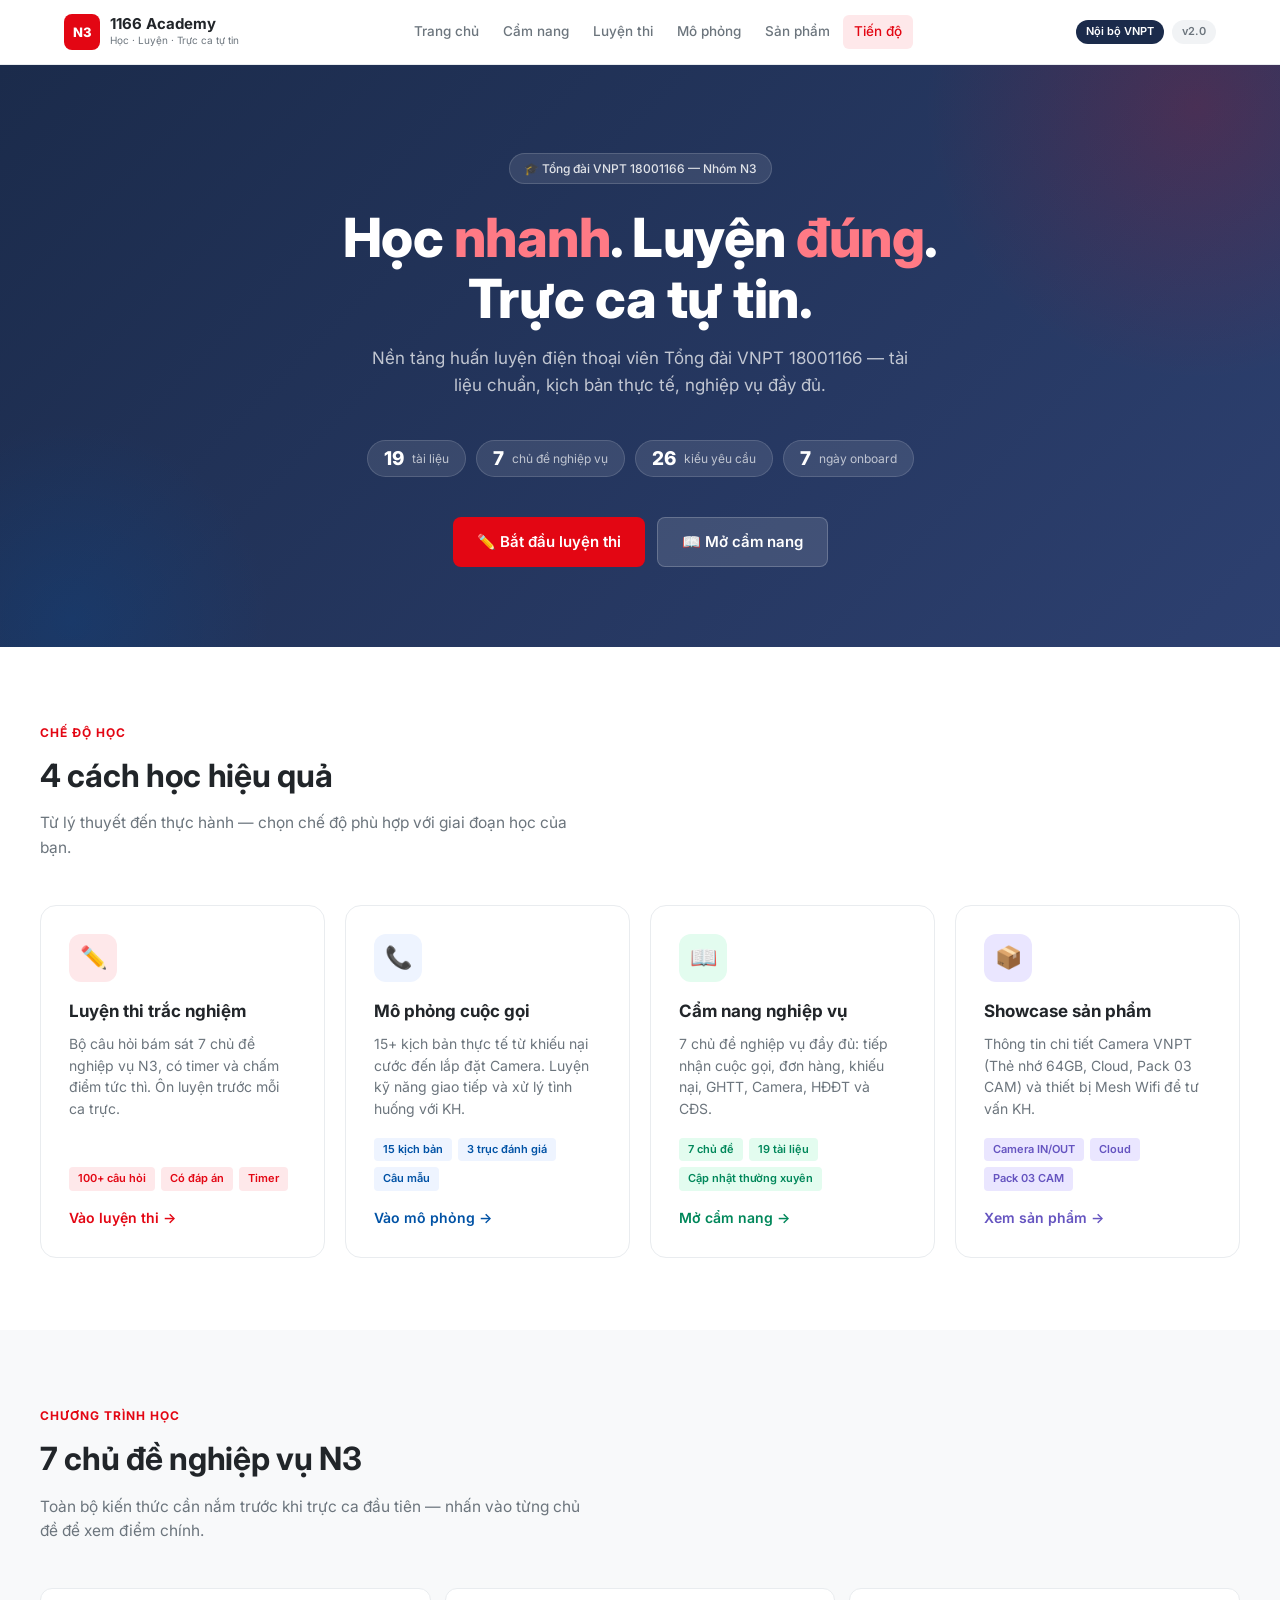
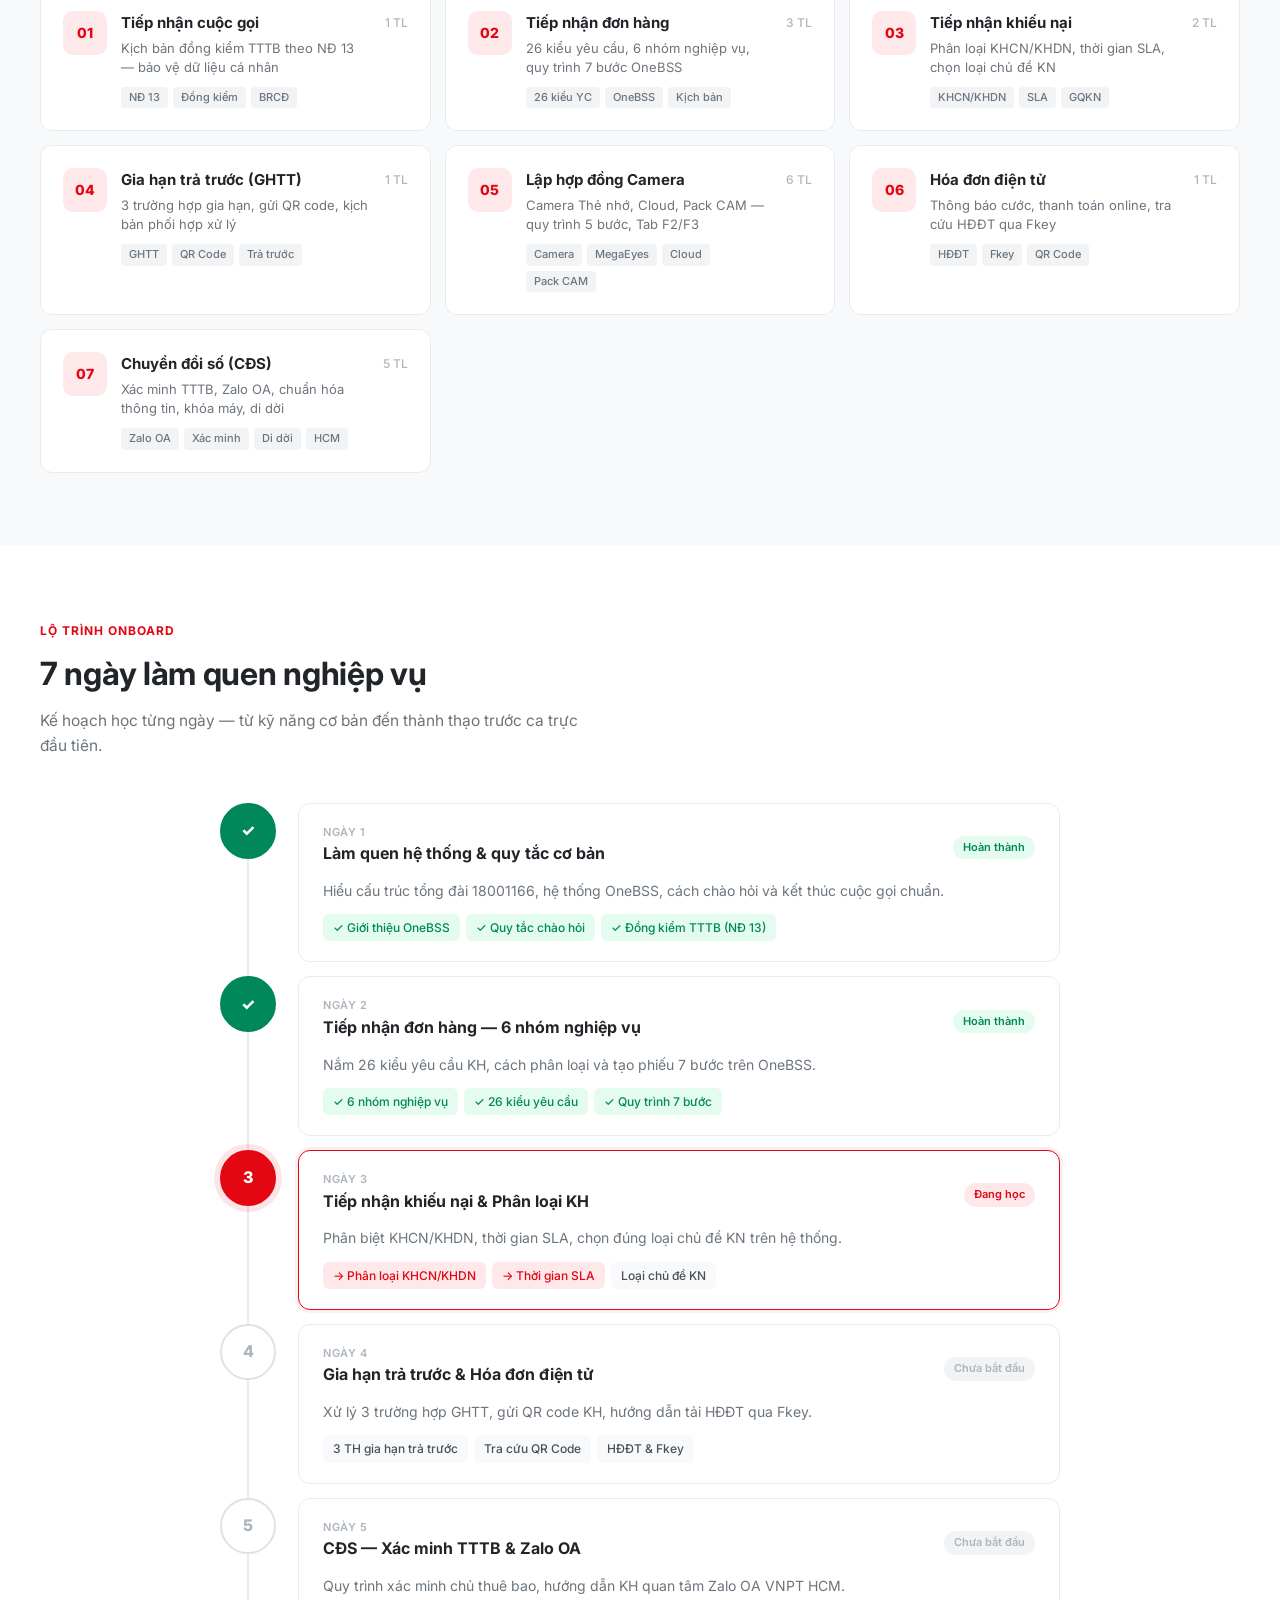
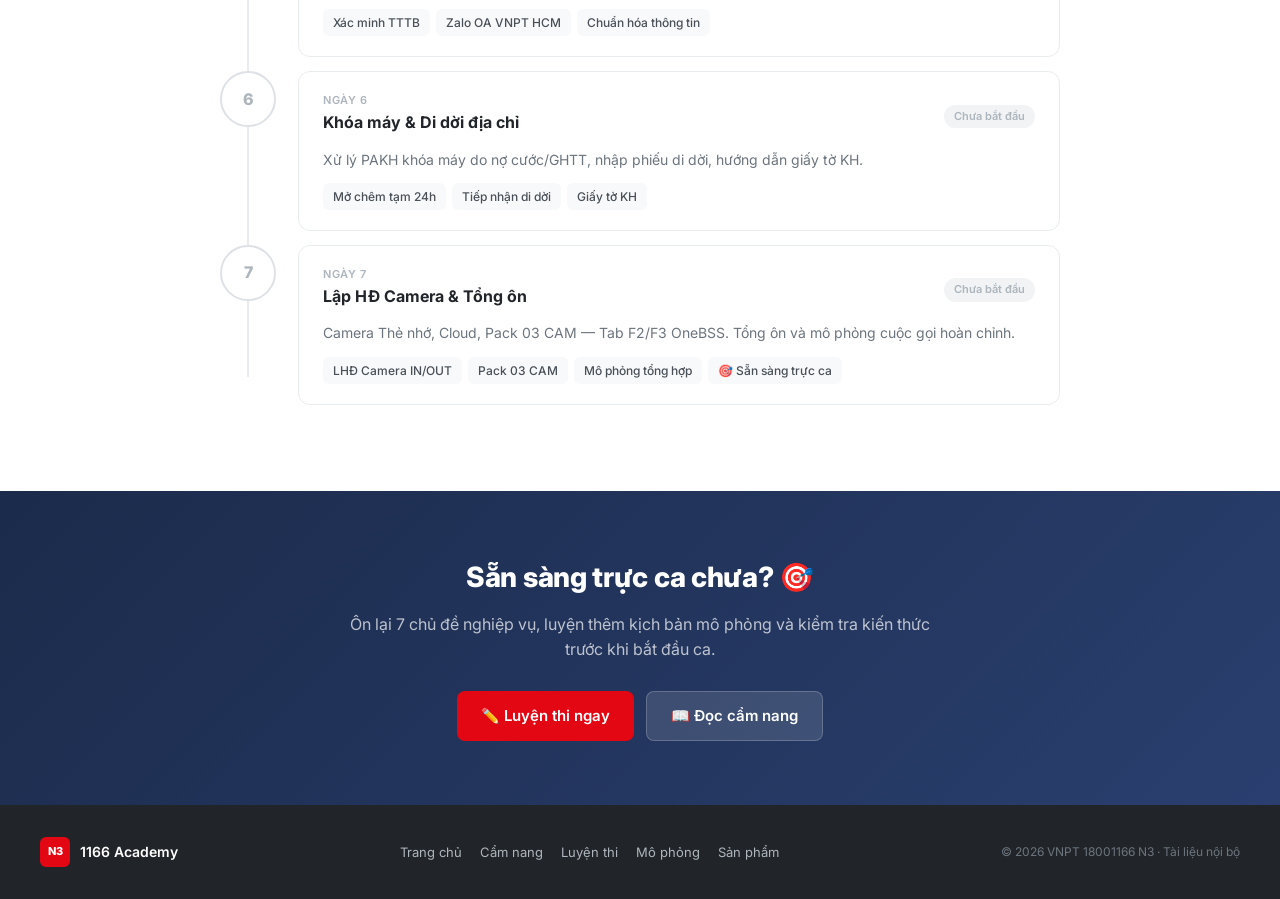
==== index.html @ 3f8553e7 "feat: Add 1166 Academy web homepage (N3) - Hero section voi stats (19 TL, 7 chu de, 26 kieu YC, 7 ng" ====
<!DOCTYPE html>
<html lang="vi">
<head>
<meta charset="UTF-8">
<meta name="viewport" content="width=device-width, initial-scale=1.0">
<title>1166 Academy — N3 | VNPT</title>
<link href="https://fonts.googleapis.com/css2?family=Inter:wght@300;400;500;600;700;800&display=swap" rel="stylesheet">
<style>
*,*::before,*::after{box-sizing:border-box;margin:0;padding:0}
:root{
  --red:#E30613;--red-dark:#B8000F;--red-light:#FEE8EA;
  --navy:#1B2B4B;--blue:#0052A5;--blue-light:#EEF4FF;
  --green:#00875A;--green-light:#E3FCEF;
  --orange:#FF8B00;--orange-light:#FFF4E5;
  --purple:#6554C0;--purple-light:#EAE6FF;
  --gray-50:#F8F9FA;--gray-100:#F1F3F5;--gray-200:#E9ECEF;
  --gray-400:#ADB5BD;--gray-600:#6C757D;--gray-700:#495057;
  --gray-800:#343A40;--gray-900:#212529;
  --shadow-sm:0 1px 3px rgba(0,0,0,.08);
  --shadow:0 4px 12px rgba(0,0,0,.08);
  --shadow-md:0 10px 24px rgba(0,0,0,.10);
  --r:12px;--r-sm:8px;--r-lg:16px;
}
html{scroll-behavior:smooth}
body{font-family:'Inter',-apple-system,sans-serif;color:var(--gray-900);background:#fff;line-height:1.6;-webkit-font-smoothing:antialiased}

/* ── HEADER ── */
header{position:sticky;top:0;z-index:100;background:rgba(255,255,255,.96);backdrop-filter:blur(12px);border-bottom:1px solid var(--gray-200)}
nav{max-width:1200px;margin:0 auto;padding:0 24px;height:64px;display:flex;align-items:center;justify-content:space-between;gap:24px}
.logo{display:flex;align-items:center;gap:10px;text-decoration:none;flex-shrink:0}
.logo-icon{width:36px;height:36px;background:var(--red);border-radius:8px;display:flex;align-items:center;justify-content:center;color:#fff;font-weight:800;font-size:13px}
.logo-name{font-size:15px;font-weight:700;color:var(--gray-900);line-height:1.1}
.logo-tag{font-size:10px;color:var(--gray-600);font-weight:400}
.nav-links{display:flex;align-items:center;gap:2px;list-style:none}
.nav-links a{display:block;padding:6px 11px;font-size:13.5px;font-weight:500;color:var(--gray-600);text-decoration:none;border-radius:6px;transition:.15s;white-space:nowrap}
.nav-links a:hover{background:var(--gray-100);color:var(--gray-900)}
.nav-links a.active{background:var(--red-light);color:var(--red)}
.nav-right{display:flex;align-items:center;gap:8px;flex-shrink:0}
.badge{padding:3px 10px;border-radius:20px;font-size:11px;font-weight:600}
.badge-navy{background:var(--navy);color:#fff}
.badge-gray{background:var(--gray-100);color:var(--gray-600)}
.hamburger{display:none;flex-direction:column;gap:5px;cursor:pointer;padding:6px;background:none;border:none}
.hamburger span{width:22px;height:2px;background:var(--gray-800);border-radius:2px;display:block}
@media(max-width:768px){.nav-links{display:none}.hamburger{display:flex}}

/* mobile nav */
.m-nav{display:none;position:fixed;top:64px;left:0;right:0;bottom:0;background:#fff;z-index:99;padding:16px 20px;overflow-y:auto}
.m-nav.open{display:block}
.m-nav ul{list-style:none;display:flex;flex-direction:column;gap:4px}
.m-nav ul a{display:block;padding:13px 16px;font-size:15px;font-weight:500;color:var(--gray-800);text-decoration:none;border-radius:8px}
.m-nav ul a:hover{background:var(--gray-50)}

/* ── HERO ── */
.hero{background:linear-gradient(135deg,var(--navy) 0%,#2D4070 100%);color:#fff;padding:88px 24px 80px;text-align:center;position:relative;overflow:hidden}
.hero::before{content:'';position:absolute;top:-40%;right:-15%;width:550px;height:550px;background:radial-gradient(circle,rgba(227,6,19,.18) 0%,transparent 70%);pointer-events:none}
.hero::after{content:'';position:absolute;bottom:-30%;left:-10%;width:400px;height:400px;background:radial-gradient(circle,rgba(0,82,165,.22) 0%,transparent 70%);pointer-events:none}
.hero-inner{max-width:780px;margin:0 auto;position:relative;z-index:1}
.eyebrow-chip{display:inline-flex;align-items:center;gap:6px;padding:5px 14px;background:rgba(255,255,255,.1);border:1px solid rgba(255,255,255,.15);border-radius:20px;font-size:12px;font-weight:500;color:rgba(255,255,255,.85);margin-bottom:24px}
.hero h1{font-size:clamp(28px,5.5vw,54px);font-weight:800;line-height:1.12;margin-bottom:16px;letter-spacing:-0.5px}
.hero h1 em{font-style:normal;color:#FF7A85}
.hero p{font-size:17px;color:rgba(255,255,255,.72);margin-bottom:40px;max-width:540px;margin-left:auto;margin-right:auto}
.stats-row{display:flex;justify-content:center;flex-wrap:wrap;gap:10px;margin-bottom:40px}
.stat-chip{display:flex;align-items:center;gap:8px;padding:8px 16px;background:rgba(255,255,255,.1);border:1px solid rgba(255,255,255,.14);border-radius:20px;backdrop-filter:blur(4px)}
.stat-chip .n{font-size:19px;font-weight:800;color:#fff;line-height:1}
.stat-chip .l{font-size:12px;color:rgba(255,255,255,.68);font-weight:400}
.cta-row{display:flex;justify-content:center;gap:12px;flex-wrap:wrap}
.btn{display:inline-flex;align-items:center;gap:8px;padding:12px 24px;border-radius:8px;font-size:15px;font-weight:600;text-decoration:none;cursor:pointer;border:none;transition:.2s;white-space:nowrap;font-family:inherit}
.btn-red{background:var(--red);color:#fff}
.btn-red:hover{background:var(--red-dark);transform:translateY(-1px);box-shadow:0 8px 20px rgba(227,6,19,.35)}
.btn-ghost{background:rgba(255,255,255,.12);color:#fff;border:1px solid rgba(255,255,255,.2)}
.btn-ghost:hover{background:rgba(255,255,255,.2);transform:translateY(-1px)}

/* ── SECTION ── */
.section{padding:72px 24px}
.section-alt{background:var(--gray-50)}
.s-head{max-width:1200px;margin:0 auto 44px}
.s-eye{display:inline-block;font-size:12px;font-weight:700;letter-spacing:1px;text-transform:uppercase;color:var(--red);margin-bottom:8px}
.s-title{font-size:clamp(22px,3vw,32px);font-weight:700;color:var(--gray-900);margin-bottom:10px;letter-spacing:-0.3px}
.s-desc{font-size:15.5px;color:var(--gray-600);max-width:540px}
.wrap{max-width:1200px;margin:0 auto}

/* ── MODE CARDS ── */
.modes-grid{display:grid;grid-template-columns:repeat(auto-fit,minmax(255px,1fr));gap:20px}
.mode-card{background:#fff;border:1px solid var(--gray-200);border-radius:var(--r-lg);padding:28px;display:flex;flex-direction:column;cursor:pointer;transition:.25s;position:relative;overflow:hidden;text-decoration:none;color:inherit}
.mode-card::before{content:'';position:absolute;top:0;left:0;right:0;height:3px;border-radius:3px 3px 0 0;opacity:0;transition:.2s}
.mode-card:hover{border-color:transparent;box-shadow:var(--shadow-md);transform:translateY(-3px)}
.mode-card:hover::before{opacity:1}
.mc-red::before{background:var(--red)}.mc-blue::before{background:var(--blue)}.mc-green::before{background:var(--green)}.mc-purple::before{background:var(--purple)}
.mode-icon{width:48px;height:48px;border-radius:12px;display:flex;align-items:center;justify-content:center;font-size:22px;margin-bottom:16px;flex-shrink:0}
.mc-red .mode-icon{background:var(--red-light)}.mc-blue .mode-icon{background:var(--blue-light)}.mc-green .mode-icon{background:var(--green-light)}.mc-purple .mode-icon{background:var(--purple-light)}
.mode-title{font-size:17px;font-weight:700;margin-bottom:8px}
.mode-desc{font-size:14px;color:var(--gray-600);line-height:1.55;flex:1;margin-bottom:18px}
.tags{display:flex;flex-wrap:wrap;gap:6px;margin-bottom:16px}
.tag{padding:3px 9px;border-radius:4px;font-size:11px;font-weight:600}
.mc-red .tag{background:var(--red-light);color:var(--red)}.mc-blue .tag{background:var(--blue-light);color:var(--blue)}.mc-green .tag{background:var(--green-light);color:var(--green)}.mc-purple .tag{background:var(--purple-light);color:var(--purple)}
.mode-link{font-size:14px;font-weight:600;display:flex;align-items:center;gap:4px;transition:gap .2s}
.mc-red .mode-link{color:var(--red)}.mc-blue .mode-link{color:var(--blue)}.mc-green .mode-link{color:var(--green)}.mc-purple .mode-link{color:var(--purple)}
.mode-card:hover .mode-link{gap:8px}

/* ── TOPICS ── */
.topics-grid{display:grid;grid-template-columns:repeat(auto-fill,minmax(320px,1fr));gap:14px}
.topic-card{background:#fff;border:1px solid var(--gray-200);border-radius:var(--r);padding:22px;display:flex;align-items:flex-start;gap:14px;cursor:pointer;transition:.2s}
.topic-card:hover{box-shadow:var(--shadow);transform:translateY(-2px);border-color:#dee2e6}
.topic-num{width:44px;height:44px;border-radius:10px;background:var(--red-light);color:var(--red);display:flex;align-items:center;justify-content:center;font-size:14px;font-weight:800;flex-shrink:0}
.topic-body{flex:1;min-width:0}
.topic-title{font-size:15px;font-weight:700;margin-bottom:4px}
.topic-sub{font-size:13px;color:var(--gray-600);line-height:1.45;margin-bottom:10px}
.topic-tags{display:flex;flex-wrap:wrap;gap:5px}
.topic-tag{padding:2px 8px;background:var(--gray-100);color:var(--gray-600);border-radius:4px;font-size:11px;font-weight:500}
.topic-count{font-size:12px;color:var(--gray-400);font-weight:500;white-space:nowrap;padding-top:2px;flex-shrink:0}

/* ── ROADMAP ── */
.roadmap-inner{max-width:840px;margin:0 auto;position:relative}
.roadmap-inner::before{content:'';position:absolute;left:27px;top:28px;bottom:28px;width:2px;background:var(--gray-200)}
.rm-item{display:flex;gap:22px;margin-bottom:14px;position:relative}
.rm-dot{width:56px;height:56px;border-radius:50%;display:flex;align-items:center;justify-content:center;flex-shrink:0;font-weight:800;font-size:16px;position:relative;z-index:1;border:2px solid;transition:.2s}
.rm-dot.done{background:var(--green);border-color:var(--green);color:#fff}
.rm-dot.active{background:var(--red);border-color:var(--red);color:#fff;box-shadow:0 0 0 6px rgba(227,6,19,.1)}
.rm-dot.todo{background:#fff;border-color:#dee2e6;color:var(--gray-400)}
.rm-box{flex:1;background:#fff;border:1px solid var(--gray-200);border-radius:var(--r);padding:20px 24px}
.rm-item.active .rm-box{border-color:var(--red);box-shadow:0 0 0 3px rgba(227,6,19,.06)}
.rm-hd{display:flex;align-items:center;justify-content:space-between;flex-wrap:wrap;gap:10px;margin-bottom:8px}
.rm-day{font-size:11px;color:var(--gray-400);font-weight:600;text-transform:uppercase;letter-spacing:.5px}
.rm-title{font-size:16px;font-weight:700;margin-bottom:5px}
.rm-desc{font-size:14px;color:var(--gray-600);margin-bottom:12px}
.rm-tasks{display:flex;flex-wrap:wrap;gap:6px}
.rm-task{display:flex;align-items:center;gap:5px;padding:4px 10px;background:var(--gray-50);border-radius:6px;font-size:12px;color:var(--gray-700);font-weight:500}
.rm-task.done{background:var(--green-light);color:var(--green)}
.rm-task.active{background:var(--red-light);color:var(--red)}
.rm-status{padding:3px 10px;border-radius:20px;font-size:11px;font-weight:600}
.rm-status.done{background:var(--green-light);color:var(--green)}
.rm-status.active{background:var(--red-light);color:var(--red)}
.rm-status.todo{background:var(--gray-100);color:var(--gray-400)}

/* ── BANNER ── */
.banner{background:linear-gradient(135deg,var(--navy),#2A3F6F);color:#fff;padding:64px 24px;text-align:center}
.banner-inner{max-width:580px;margin:0 auto}
.banner h2{font-size:28px;font-weight:800;margin-bottom:12px;letter-spacing:-0.3px}
.banner p{font-size:16px;color:rgba(255,255,255,.7);margin-bottom:28px}
.banner-btns{display:flex;justify-content:center;gap:12px;flex-wrap:wrap}

/* ── FOOTER ── */
footer{background:var(--gray-900);color:var(--gray-400);padding:32px 24px}
.footer-inner{max-width:1200px;margin:0 auto;display:flex;align-items:center;justify-content:space-between;flex-wrap:wrap;gap:16px}
.footer-logo{display:flex;align-items:center;gap:10px}
.footer-icon{width:30px;height:30px;background:var(--red);border-radius:6px;display:flex;align-items:center;justify-content:center;color:#fff;font-weight:800;font-size:11px}
.footer-name{font-size:14px;font-weight:600;color:#fff}
.footer-links{display:flex;gap:18px;list-style:none}
.footer-links a{font-size:13px;color:var(--gray-400);text-decoration:none;transition:.15s}
.footer-links a:hover{color:#fff}
.footer-copy{font-size:12px;color:var(--gray-600)}

/* ── MODAL ── */
.modal-bg{display:none;position:fixed;inset:0;background:rgba(0,0,0,.5);z-index:200;padding:24px;overflow-y:auto;backdrop-filter:blur(4px)}
.modal-box{background:#fff;border-radius:var(--r-lg);max-width:600px;margin:0 auto;overflow:hidden;box-shadow:0 24px 48px rgba(0,0,0,.2)}

/* ── TOAST ── */
#toast{position:fixed;bottom:24px;right:24px;background:var(--navy);color:#fff;padding:12px 20px;border-radius:10px;font-size:14px;font-weight:500;z-index:999;transform:translateY(100px);opacity:0;transition:.3s;max-width:300px;box-shadow:0 8px 24px rgba(0,0,0,.2)}

/* ── UTIL ── */
@keyframes fadeUp{from{opacity:0;transform:translateY(18px)}to{opacity:1;transform:translateY(0)}}
.fu{animation:fadeUp .5s ease both}
.fu2{animation:fadeUp .5s .1s ease both}
.fu3{animation:fadeUp .5s .2s ease both}
.fu4{animation:fadeUp .5s .3s ease both}

@media(max-width:768px){
  .hero{padding:60px 20px 56px}
  .section{padding:52px 20px}
  .roadmap-inner::before{left:21px}
  .rm-dot{width:44px;height:44px;font-size:13px}
  .footer-inner{flex-direction:column;align-items:flex-start}
  .footer-links{flex-wrap:wrap;gap:12px}
  .rm-box{padding:16px 18px}
}
</style>
</head>
<body>

<!-- HEADER -->
<header>
  <nav>
    <a href="#" class="logo">
      <div class="logo-icon">N3</div>
      <div>
        <div class="logo-name">1166 Academy</div>
        <div class="logo-tag">Học · Luyện · Trực ca tự tin</div>
      </div>
    </a>
    <ul class="nav-links">
      <li><a href="#" class="active">Trang chủ</a></li>
      <li><a href="#cam-nang">Cẩm nang</a></li>
      <li><a href="#luyen-thi">Luyện thi</a></li>
      <li><a href="#mo-phong">Mô phỏng</a></li>
      <li><a href="#san-pham">Sản phẩm</a></li>
      <li><a href="#tien-do">Tiến độ</a></li>
    </ul>
    <div class="nav-right">
      <span class="badge badge-navy">Nội bộ VNPT</span>
      <span class="badge badge-gray">v2.0</span>
      <button class="hamburger" onclick="toggleNav()" aria-label="Menu">
        <span></span><span></span><span></span>
      </button>
    </div>
  </nav>
</header>

<div class="m-nav" id="mNav">
  <ul>
    <li><a href="#" onclick="closeNav()">🏠 Trang chủ</a></li>
    <li><a href="#cam-nang" onclick="closeNav()">📖 Cẩm nang</a></li>
    <li><a href="#luyen-thi" onclick="closeNav()">✏️ Luyện thi</a></li>
    <li><a href="#mo-phong" onclick="closeNav()">📞 Mô phỏng cuộc gọi</a></li>
    <li><a href="#san-pham" onclick="closeNav()">📦 Sản phẩm VNPT</a></li>
    <li><a href="#tien-do" onclick="closeNav()">📊 Tiến độ của tôi</a></li>
  </ul>
</div>

<!-- HERO -->
<section class="hero">
  <div class="hero-inner">
    <div class="eyebrow-chip fu">🎓 Tổng đài VNPT 18001166 — Nhóm N3</div>
    <h1 class="fu2">Học <em>nhanh</em>. Luyện <em>đúng</em>.<br>Trực ca tự tin.</h1>
    <p class="fu3">Nền tảng huấn luyện điện thoại viên Tổng đài VNPT 18001166 — tài liệu chuẩn, kịch bản thực tế, nghiệp vụ đầy đủ.</p>
    <div class="stats-row fu3">
      <div class="stat-chip"><span class="n">19</span><span class="l">tài liệu</span></div>
      <div class="stat-chip"><span class="n">7</span><span class="l">chủ đề nghiệp vụ</span></div>
      <div class="stat-chip"><span class="n">26</span><span class="l">kiểu yêu cầu</span></div>
      <div class="stat-chip"><span class="n">7</span><span class="l">ngày onboard</span></div>
    </div>
    <div class="cta-row fu4">
      <a href="#luyen-thi" class="btn btn-red">✏️ Bắt đầu luyện thi</a>
      <a href="#cam-nang" class="btn btn-ghost">📖 Mở cẩm nang</a>
    </div>
  </div>
</section>

<!-- LEARNING MODES -->
<section class="section" id="luyen-thi">
  <div class="s-head">
    <span class="s-eye">Chế độ học</span>
    <h2 class="s-title">4 cách học hiệu quả</h2>
    <p class="s-desc">Từ lý thuyết đến thực hành — chọn chế độ phù hợp với giai đoạn học của bạn.</p>
  </div>
  <div class="wrap modes-grid">
    <div class="mode-card mc-red" onclick="toast('Luyện thi đang phát triển')">
      <div class="mode-icon">✏️</div>
      <div class="mode-title">Luyện thi trắc nghiệm</div>
      <div class="mode-desc">Bộ câu hỏi bám sát 7 chủ đề nghiệp vụ N3, có timer và chấm điểm tức thì. Ôn luyện trước mỗi ca trực.</div>
      <div class="tags"><span class="tag">100+ câu hỏi</span><span class="tag">Có đáp án</span><span class="tag">Timer</span></div>
      <span class="mode-link">Vào luyện thi →</span>
    </div>
    <div class="mode-card mc-blue" id="mo-phong" onclick="toast('Mô phỏng đang phát triển')">
      <div class="mode-icon">📞</div>
      <div class="mode-title">Mô phỏng cuộc gọi</div>
      <div class="mode-desc">15+ kịch bản thực tế từ khiếu nại cước đến lắp đặt Camera. Luyện kỹ năng giao tiếp và xử lý tình huống với KH.</div>
      <div class="tags"><span class="tag">15 kịch bản</span><span class="tag">3 trục đánh giá</span><span class="tag">Câu mẫu</span></div>
      <span class="mode-link">Vào mô phỏng →</span>
    </div>
    <div class="mode-card mc-green" id="cam-nang" onclick="toast('Cẩm nang đang phát triển')">
      <div class="mode-icon">📖</div>
      <div class="mode-title">Cẩm nang nghiệp vụ</div>
      <div class="mode-desc">7 chủ đề nghiệp vụ đầy đủ: tiếp nhận cuộc gọi, đơn hàng, khiếu nại, GHTT, Camera, HĐĐT và CĐS.</div>
      <div class="tags"><span class="tag">7 chủ đề</span><span class="tag">19 tài liệu</span><span class="tag">Cập nhật thường xuyên</span></div>
      <span class="mode-link">Mở cẩm nang →</span>
    </div>
    <div class="mode-card mc-purple" id="san-pham" onclick="toast('Sản phẩm đang phát triển')">
      <div class="mode-icon">📦</div>
      <div class="mode-title">Showcase sản phẩm</div>
      <div class="mode-desc">Thông tin chi tiết Camera VNPT (Thẻ nhớ 64GB, Cloud, Pack 03 CAM) và thiết bị Mesh Wifi để tư vấn KH.</div>
      <div class="tags"><span class="tag">Camera IN/OUT</span><span class="tag">Cloud</span><span class="tag">Pack 03 CAM</span></div>
      <span class="mode-link">Xem sản phẩm →</span>
    </div>
  </div>
</section>

<!-- TOPICS -->
<section class="section section-alt">
  <div class="s-head">
    <span class="s-eye">Chương trình học</span>
    <h2 class="s-title">7 chủ đề nghiệp vụ N3</h2>
    <p class="s-desc">Toàn bộ kiến thức cần nắm trước khi trực ca đầu tiên — nhấn vào từng chủ đề để xem điểm chính.</p>
  </div>
  <div class="wrap topics-grid">
    <div class="topic-card" onclick="openTopic(0)">
      <div class="topic-num">01</div>
      <div class="topic-body">
        <div class="topic-title">Tiếp nhận cuộc gọi</div>
        <div class="topic-sub">Kịch bản đồng kiểm TTTB theo NĐ 13 — bảo vệ dữ liệu cá nhân</div>
        <div class="topic-tags"><span class="topic-tag">NĐ 13</span><span class="topic-tag">Đồng kiểm</span><span class="topic-tag">BRCĐ</span></div>
      </div>
      <div class="topic-count">1 TL</div>
    </div>
    <div class="topic-card" onclick="openTopic(1)">
      <div class="topic-num">02</div>
      <div class="topic-body">
        <div class="topic-title">Tiếp nhận đơn hàng</div>
        <div class="topic-sub">26 kiểu yêu cầu, 6 nhóm nghiệp vụ, quy trình 7 bước OneBSS</div>
        <div class="topic-tags"><span class="topic-tag">26 kiểu YC</span><span class="topic-tag">OneBSS</span><span class="topic-tag">Kịch bản</span></div>
      </div>
      <div class="topic-count">3 TL</div>
    </div>
    <div class="topic-card" onclick="openTopic(2)">
      <div class="topic-num">03</div>
      <div class="topic-body">
        <div class="topic-title">Tiếp nhận khiếu nại</div>
        <div class="topic-sub">Phân loại KHCN/KHDN, thời gian SLA, chọn loại chủ đề KN</div>
        <div class="topic-tags"><span class="topic-tag">KHCN/KHDN</span><span class="topic-tag">SLA</span><span class="topic-tag">GQKN</span></div>
      </div>
      <div class="topic-count">2 TL</div>
    </div>
    <div class="topic-card" onclick="openTopic(3)">
      <div class="topic-num">04</div>
      <div class="topic-body">
        <div class="topic-title">Gia hạn trả trước (GHTT)</div>
        <div class="topic-sub">3 trường hợp gia hạn, gửi QR code, kịch bản phối hợp xử lý</div>
        <div class="topic-tags"><span class="topic-tag">GHTT</span><span class="topic-tag">QR Code</span><span class="topic-tag">Trả trước</span></div>
      </div>
      <div class="topic-count">1 TL</div>
    </div>
    <div class="topic-card" onclick="openTopic(4)">
      <div class="topic-num">05</div>
      <div class="topic-body">
        <div class="topic-title">Lập hợp đồng Camera</div>
        <div class="topic-sub">Camera Thẻ nhớ, Cloud, Pack CAM — quy trình 5 bước, Tab F2/F3</div>
        <div class="topic-tags"><span class="topic-tag">Camera</span><span class="topic-tag">MegaEyes</span><span class="topic-tag">Cloud</span><span class="topic-tag">Pack CAM</span></div>
      </div>
      <div class="topic-count">6 TL</div>
    </div>
    <div class="topic-card" onclick="openTopic(5)">
      <div class="topic-num">06</div>
      <div class="topic-body">
        <div class="topic-title">Hóa đơn điện tử</div>
        <div class="topic-sub">Thông báo cước, thanh toán online, tra cứu HĐĐT qua Fkey</div>
        <div class="topic-tags"><span class="topic-tag">HĐĐT</span><span class="topic-tag">Fkey</span><span class="topic-tag">QR Code</span></div>
      </div>
      <div class="topic-count">1 TL</div>
    </div>
    <div class="topic-card" onclick="openTopic(6)">
      <div class="topic-num">07</div>
      <div class="topic-body">
        <div class="topic-title">Chuyển đổi số (CĐS)</div>
        <div class="topic-sub">Xác minh TTTB, Zalo OA, chuẩn hóa thông tin, khóa máy, di dời</div>
        <div class="topic-tags"><span class="topic-tag">Zalo OA</span><span class="topic-tag">Xác minh</span><span class="topic-tag">Di dời</span><span class="topic-tag">HCM</span></div>
      </div>
      <div class="topic-count">5 TL</div>
    </div>
  </div>
</section>

<!-- ROADMAP -->
<section class="section" id="tien-do">
  <div class="s-head">
    <span class="s-eye">Lộ trình onboard</span>
    <h2 class="s-title">7 ngày làm quen nghiệp vụ</h2>
    <p class="s-desc">Kế hoạch học từng ngày — từ kỹ năng cơ bản đến thành thạo trước ca trực đầu tiên.</p>
  </div>
  <div class="roadmap-inner">

    <div class="rm-item">
      <div class="rm-dot done">✓</div>
      <div class="rm-box">
        <div class="rm-hd">
          <div><div class="rm-day">Ngày 1</div><div class="rm-title">Làm quen hệ thống & quy tắc cơ bản</div></div>
          <span class="rm-status done">Hoàn thành</span>
        </div>
        <div class="rm-desc">Hiểu cấu trúc tổng đài 18001166, hệ thống OneBSS, cách chào hỏi và kết thúc cuộc gọi chuẩn.</div>
        <div class="rm-tasks">
          <span class="rm-task done">✓ Giới thiệu OneBSS</span>
          <span class="rm-task done">✓ Quy tắc chào hỏi</span>
          <span class="rm-task done">✓ Đồng kiểm TTTB (NĐ 13)</span>
        </div>
      </div>
    </div>

    <div class="rm-item">
      <div class="rm-dot done">✓</div>
      <div class="rm-box">
        <div class="rm-hd">
          <div><div class="rm-day">Ngày 2</div><div class="rm-title">Tiếp nhận đơn hàng — 6 nhóm nghiệp vụ</div></div>
          <span class="rm-status done">Hoàn thành</span>
        </div>
        <div class="rm-desc">Nắm 26 kiểu yêu cầu KH, cách phân loại và tạo phiếu 7 bước trên OneBSS.</div>
        <div class="rm-tasks">
          <span class="rm-task done">✓ 6 nhóm nghiệp vụ</span>
          <span class="rm-task done">✓ 26 kiểu yêu cầu</span>
          <span class="rm-task done">✓ Quy trình 7 bước</span>
        </div>
      </div>
    </div>

    <div class="rm-item active">
      <div class="rm-dot active">3</div>
      <div class="rm-box">
        <div class="rm-hd">
          <div><div class="rm-day">Ngày 3</div><div class="rm-title">Tiếp nhận khiếu nại & Phân loại KH</div></div>
          <span class="rm-status active">Đang học</span>
        </div>
        <div class="rm-desc">Phân biệt KHCN/KHDN, thời gian SLA, chọn đúng loại chủ đề KN trên hệ thống.</div>
        <div class="rm-tasks">
          <span class="rm-task active">→ Phân loại KHCN/KHDN</span>
          <span class="rm-task active">→ Thời gian SLA</span>
          <span class="rm-task">Loại chủ đề KN</span>
        </div>
      </div>
    </div>

    <div class="rm-item">
      <div class="rm-dot todo">4</div>
      <div class="rm-box">
        <div class="rm-hd">
          <div><div class="rm-day">Ngày 4</div><div class="rm-title">Gia hạn trả trước & Hóa đơn điện tử</div></div>
          <span class="rm-status todo">Chưa bắt đầu</span>
        </div>
        <div class="rm-desc">Xử lý 3 trường hợp GHTT, gửi QR code KH, hướng dẫn tải HĐĐT qua Fkey.</div>
        <div class="rm-tasks">
          <span class="rm-task">3 TH gia hạn trả trước</span>
          <span class="rm-task">Tra cứu QR Code</span>
          <span class="rm-task">HĐĐT & Fkey</span>
        </div>
      </div>
    </div>

    <div class="rm-item">
      <div class="rm-dot todo">5</div>
      <div class="rm-box">
        <div class="rm-hd">
          <div><div class="rm-day">Ngày 5</div><div class="rm-title">CĐS — Xác minh TTTB & Zalo OA</div></div>
          <span class="rm-status todo">Chưa bắt đầu</span>
        </div>
        <div class="rm-desc">Quy trình xác minh chủ thuê bao, hướng dẫn KH quan tâm Zalo OA VNPT HCM.</div>
        <div class="rm-tasks">
          <span class="rm-task">Xác minh TTTB</span>
          <span class="rm-task">Zalo OA VNPT HCM</span>
          <span class="rm-task">Chuẩn hóa thông tin</span>
        </div>
      </div>
    </div>

    <div class="rm-item">
      <div class="rm-dot todo">6</div>
      <div class="rm-box">
        <div class="rm-hd">
          <div><div class="rm-day">Ngày 6</div><div class="rm-title">Khóa máy & Di dời địa chỉ</div></div>
          <span class="rm-status todo">Chưa bắt đầu</span>
        </div>
        <div class="rm-desc">Xử lý PAKH khóa máy do nợ cước/GHTT, nhập phiếu di dời, hướng dẫn giấy tờ KH.</div>
        <div class="rm-tasks">
          <span class="rm-task">Mở chêm tạm 24h</span>
          <span class="rm-task">Tiếp nhận di dời</span>
          <span class="rm-task">Giấy tờ KH</span>
        </div>
      </div>
    </div>

    <div class="rm-item">
      <div class="rm-dot todo">7</div>
      <div class="rm-box">
        <div class="rm-hd">
          <div><div class="rm-day">Ngày 7</div><div class="rm-title">Lập HĐ Camera & Tổng ôn</div></div>
          <span class="rm-status todo">Chưa bắt đầu</span>
        </div>
        <div class="rm-desc">Camera Thẻ nhớ, Cloud, Pack 03 CAM — Tab F2/F3 OneBSS. Tổng ôn và mô phỏng cuộc gọi hoàn chỉnh.</div>
        <div class="rm-tasks">
          <span class="rm-task">LHĐ Camera IN/OUT</span>
          <span class="rm-task">Pack 03 CAM</span>
          <span class="rm-task">Mô phỏng tổng hợp</span>
          <span class="rm-task">🎯 Sẵn sàng trực ca</span>
        </div>
      </div>
    </div>

  </div>
</section>

<!-- BANNER -->
<section class="banner">
  <div class="banner-inner">
    <h2>Sẵn sàng trực ca chưa? 🎯</h2>
    <p>Ôn lại 7 chủ đề nghiệp vụ, luyện thêm kịch bản mô phỏng và kiểm tra kiến thức trước khi bắt đầu ca.</p>
    <div class="banner-btns">
      <a href="#luyen-thi" class="btn btn-red">✏️ Luyện thi ngay</a>
      <a href="#cam-nang" class="btn btn-ghost">📖 Đọc cẩm nang</a>
    </div>
  </div>
</section>

<!-- FOOTER -->
<footer>
  <div class="footer-inner">
    <div class="footer-logo">
      <div class="footer-icon">N3</div>
      <span class="footer-name">1166 Academy</span>
    </div>
    <ul class="footer-links">
      <li><a href="#">Trang chủ</a></li>
      <li><a href="#cam-nang">Cẩm nang</a></li>
      <li><a href="#luyen-thi">Luyện thi</a></li>
      <li><a href="#mo-phong">Mô phỏng</a></li>
      <li><a href="#san-pham">Sản phẩm</a></li>
    </ul>
    <div class="footer-copy">© 2026 VNPT 18001166 N3 · Tài liệu nội bộ</div>
  </div>
</footer>

<!-- TOAST -->
<div id="toast"></div>

<!-- MODAL -->
<div class="modal-bg" id="modal" onclick="closeModal(event)">
  <div class="modal-box" id="modal-box"></div>
</div>

<script>
const TOPICS = [
  {
    num:'01', title:'Tiếp nhận cuộc gọi', color:'#E30613',
    sub:'Kịch bản đồng kiểm TTTB theo NĐ 13',
    files:['TL Kịch bản đồng kiểm TTTB BRCĐ theo NĐ 13'],
    pts:[
      'Phạm vi: Đài HTDV BRCĐ & đối tác tổng đài 18001166',
      'TH 1 — Có popup TTTB: ĐTV chủ động đọc thông tin để đồng kiểm',
      'TH 2 — Không có popup: Đề nghị KH cung cấp thông tin thuê bao',
      '⚠ TUYỆT ĐỐI KHÔNG đồng kiểm cùng lúc Tên Thuê bao + Địa chỉ',
      'ĐTV lặp lại tên + địa chỉ sau khi KH cung cấp = xác nhận, không vi phạm NĐ 13',
    ],
    tags:['NĐ 13','Đồng kiểm','BRCĐ','Dữ liệu cá nhân'],
  },
  {
    num:'02', title:'Tiếp nhận đơn hàng', color:'#0052A5',
    sub:'26 kiểu yêu cầu · 6 nhóm nghiệp vụ · 7 bước OneBSS',
    files:['AI MENTOR — Cây thư mục tiếp nhận đơn hàng','Cẩm nang nghiệp vụ OneBSS','Tình huống tiếp nhận đơn hàng (giao tiếp)'],
    pts:[
      'Thu thập: Account, Tên KH, Địa chỉ, Loại DV, Loại hình, Ghi chú, SĐT & tên liên hệ',
      'Nhóm 1: Tư vấn & Lắp mới | Nhóm 2: Thay đổi HĐ & Gói cước',
      'Nhóm 3: Di chuyển & Tạm dừng | Nhóm 4: Thanh lý & Khôi phục',
      'Nhóm 5: Tài chính & Thiết bị | Nhóm 6: Phản ánh, CSKH & HĐ',
      '⚠ Bước 4 (chọn Dịch vụ / Loại hình / Kiểu yêu cầu) là bước quan trọng nhất',
    ],
    tags:['OneBSS','26 kiểu','6 nhóm','7 bước'],
  },
  {
    num:'03', title:'Tiếp nhận khiếu nại', color:'#00875A',
    sub:'Phân loại KHCN/KHDN · SLA · Loại chủ đề KN',
    files:['Tiếp nhận khiếu nại (nghiệp vụ)','Tình huống KH khiếu nại'],
    pts:[
      'KHCN nhóm A (≥ 2tr/tháng hoặc cơ quan TW): xử lý ≤ 7 ngày',
      'KHCN nhóm B (100K – 2tr/tháng): xử lý ≤ 10 ngày',
      'Tạo phiếu PAKN & chuyển xử lý: ≤ 20 phút với MỌI nhóm KH',
      '⚠ TUYỆT ĐỐI KHÔNG chọn "Khiếu nại KHDN" cho KHCN và ngược lại',
      '5 loại KN KHDN: cước, chất lượng mạng, CSKH, nhân viên, thiết bị',
    ],
    tags:['KHCN/KHDN','SLA','GQKN','Phân loại'],
  },
  {
    num:'04', title:'Gia hạn trả trước (GHTT)', color:'#FF8B00',
    sub:'3 trường hợp · Kịch bản mời KH · Phối hợp xử lý',
    files:['Kịch bản GHTT BRCĐ VNPT'],
    pts:[
      'TH 1 — KH yêu cầu link QR: OneBSS → cột XEM QRCODE → gửi Zalo/SMS',
      'TH 2 — KH không đồng ý gia hạn: Nhánh 1 chuyển Nhánh 3',
      'TH 3 — KH đồng ý gia hạn tiếp: ĐTV N1/N2/N3 lập HĐ đặt cọc chu kỳ mới',
      'Chính chủ + khác ca/nhánh: chuyển thông tin qua Trưởng ca phối hợp',
      'Không chính chủ: yêu cầu chính chủ gọi lại hoặc liên hệ đầu mối T/TP',
    ],
    tags:['GHTT','Trả trước','QR Code','Nhánh 1/2/3'],
  },
  {
    num:'05', title:'Lập hợp đồng Camera', color:'#6554C0',
    sub:'Camera Thẻ nhớ · Cloud · Pack 03 CAM · Quy trình 5 bước',
    files:['LHĐ Camera Thẻ Nhớ 64GB','LHĐ Camera Thẻ Nhớ 64GB TTN','LHĐ Camera Cloud','LHĐ Gói Pack CAM','Cẩm nang LHĐ Camera VNPT','Tình huống LHĐ Camera'],
    pts:[
      'Quy trình: Lập HĐ → Thanh toán → Giao VTT thi công → Kích hoạt → Hoàn thiện hồ sơ',
      'F2: Ngành nghề = "Hoạt động DV khác", bắt buộc tích nhận GBCQ qua SMS/Email',
      'F3: Kiểu yêu cầu luôn là "Lắp mới Megaeyes trên Fiber có sẵn"',
      '⚠ KH trả sau (hàng tháng): TUYỆT ĐỐI KHÔNG tích ô Trả trước ở F3',
      'Mã OTP từ App OneHome chỉ có hiệu lực 5 phút — nhập ngay',
    ],
    tags:['Camera','MegaEyes','Cloud','OneBSS F2/F3'],
  },
  {
    num:'06', title:'Hóa đơn điện tử', color:'#E30613',
    sub:'Thông báo cước · Thanh toán online · Tra cứu HĐĐT',
    files:['TL Hóa đơn điện tử BRCĐ VNPT'],
    pts:[
      'VNPT gửi thông báo cước qua: SMS, Email, App My VNPT, VNPT Money, App OTT',
      'Thanh toán online: QR Code / Link oneS / Internet Banking / Momo, ZaloPay, VNPAY',
      'Chuyển khoản: nội dung = "Mã TT_Kỳ cước"',
      'Tải HĐĐT cách 1: Đăng nhập web bằng Mã thanh toán (= tên tài khoản)',
      'Tải HĐĐT cách 2: Dùng mã Fkey từ thông báo phát hành hoặc cuối tờ hóa đơn',
    ],
    tags:['HĐĐT','Fkey','QR Code','Mã TT'],
  },
  {
    num:'07', title:'Chuyển đổi số (CĐS)', color:'#1B2B4B',
    sub:'Xác minh TTTB · Zalo OA · Chuẩn hóa · Khóa máy · Di dời',
    files:['Xác minh thông tin chủ thuê bao','Hướng dẫn KH quan tâm Zalo OA','Chuẩn hóa thông tin thuê bao','Kịch bản xử lý PAKH khóa máy (GHTT/nợ cước)','Kịch bản xử lý KH yêu cầu di dời địa chỉ'],
    pts:[
      'Xác minh TTTB bắt buộc với MỌI PAKH trừ báo hỏng đường truyền',
      'KH cá nhân: CCCD + Ngày cấp + (Ngày sinh / SĐT / Mã TT) — theo thứ tự ưu tiên',
      'Zalo OA "VNPT – Vinaphone TP HCM": chuẩn hóa TT, gửi chứng từ, tư vấn GHTT',
      '⚠ Chuẩn hóa thông tin: CHỈ triển khai tại TP.HCM — thực hiện sau khi giải quyết xong YC chính',
      'Mở chêm tạm 24h: App My VNPT → Viễn thông → Đăng ký sử dụng thêm 24h',
    ],
    tags:['Xác minh','Zalo OA','CĐS','Di dời','HCM'],
  },
];

function openTopic(i) {
  const t = TOPICS[i];
  document.getElementById('modal-box').innerHTML = `
    <div style="background:${t.color};padding:28px 28px 20px;color:#fff">
      <div style="font-size:11px;opacity:.7;font-weight:700;letter-spacing:1px;text-transform:uppercase;margin-bottom:6px">Chủ đề ${t.num}</div>
      <div style="font-size:21px;font-weight:800;line-height:1.2;margin-bottom:6px">${t.title}</div>
      <div style="font-size:14px;opacity:.8">${t.sub}</div>
    </div>
    <div style="padding:24px 28px">
      <div style="font-size:11px;font-weight:700;color:#6C757D;letter-spacing:.5px;text-transform:uppercase;margin-bottom:12px">Điểm chính cần nhớ</div>
      ${t.pts.map(p=>`<div style="display:flex;gap:10px;margin-bottom:9px"><span style="color:${t.color};font-weight:700;flex-shrink:0">•</span><span style="font-size:14px;color:#343A40;line-height:1.5">${p}</span></div>`).join('')}
      <div style="margin:20px 0 16px">
        <div style="font-size:11px;font-weight:700;color:#6C757D;letter-spacing:.5px;text-transform:uppercase;margin-bottom:10px">Tài liệu (${t.files.length} file)</div>
        ${t.files.map(f=>`<div style="padding:8px 12px;background:#F8F9FA;border-radius:6px;font-size:13px;color:#495057;margin-bottom:5px">📄 ${f}</div>`).join('')}
      </div>
      <div style="display:flex;flex-wrap:wrap;gap:6px;margin-bottom:20px">
        ${t.tags.map(tg=>`<span style="padding:3px 10px;background:#F1F3F5;border-radius:4px;font-size:12px;font-weight:500;color:#495057">${tg}</span>`).join('')}
      </div>
      <button onclick="closeModalBtn()" style="width:100%;padding:13px;background:${t.color};color:#fff;border:none;border-radius:8px;font-size:15px;font-weight:600;cursor:pointer;font-family:inherit">Đóng</button>
    </div>`;
  document.getElementById('modal').style.display = 'block';
  document.body.style.overflow = 'hidden';
}

function closeModal(e){ if(e.target===document.getElementById('modal')){closeModalBtn()} }
function closeModalBtn(){ document.getElementById('modal').style.display='none'; document.body.style.overflow=''; }

let _tt;
function toast(msg){
  const el=document.getElementById('toast');
  el.textContent='⚙️ '+msg;
  el.style.transform='translateY(0)';el.style.opacity='1';
  clearTimeout(_tt);
  _tt=setTimeout(()=>{el.style.transform='translateY(100px)';el.style.opacity='0';},2600);
}

function toggleNav(){ document.getElementById('mNav').classList.toggle('open'); }
function closeNav(){ document.getElementById('mNav').classList.remove('open'); }

// Scroll-reveal
const io = new IntersectionObserver(entries=>{
  entries.forEach(e=>{ if(e.isIntersecting){e.target.style.opacity='1';e.target.style.transform='translateY(0)'} });
},{threshold:.08});
document.querySelectorAll('.topic-card,.rm-item,.mode-card').forEach(el=>{
  el.style.opacity='0';el.style.transform='translateY(18px)';
  el.style.transition='opacity .4s ease, transform .4s ease';
  io.observe(el);
});

// Nav active on scroll
const sections = ['luyen-thi','cam-nang','mo-phong','san-pham','tien-do'];
window.addEventListener('scroll',()=>{
  const y = window.scrollY + 80;
  sections.forEach(id=>{
    const el = document.getElementById(id);
    const link = document.querySelector(`.nav-links a[href="#${id}"]`);
    if(!el||!link) return;
    if(y >= el.offsetTop && y < el.offsetTop + el.offsetHeight){
      document.querySelectorAll('.nav-links a').forEach(a=>a.classList.remove('active'));
      link.classList.add('active');
    }
  });
});
</script>
</body>
</html>
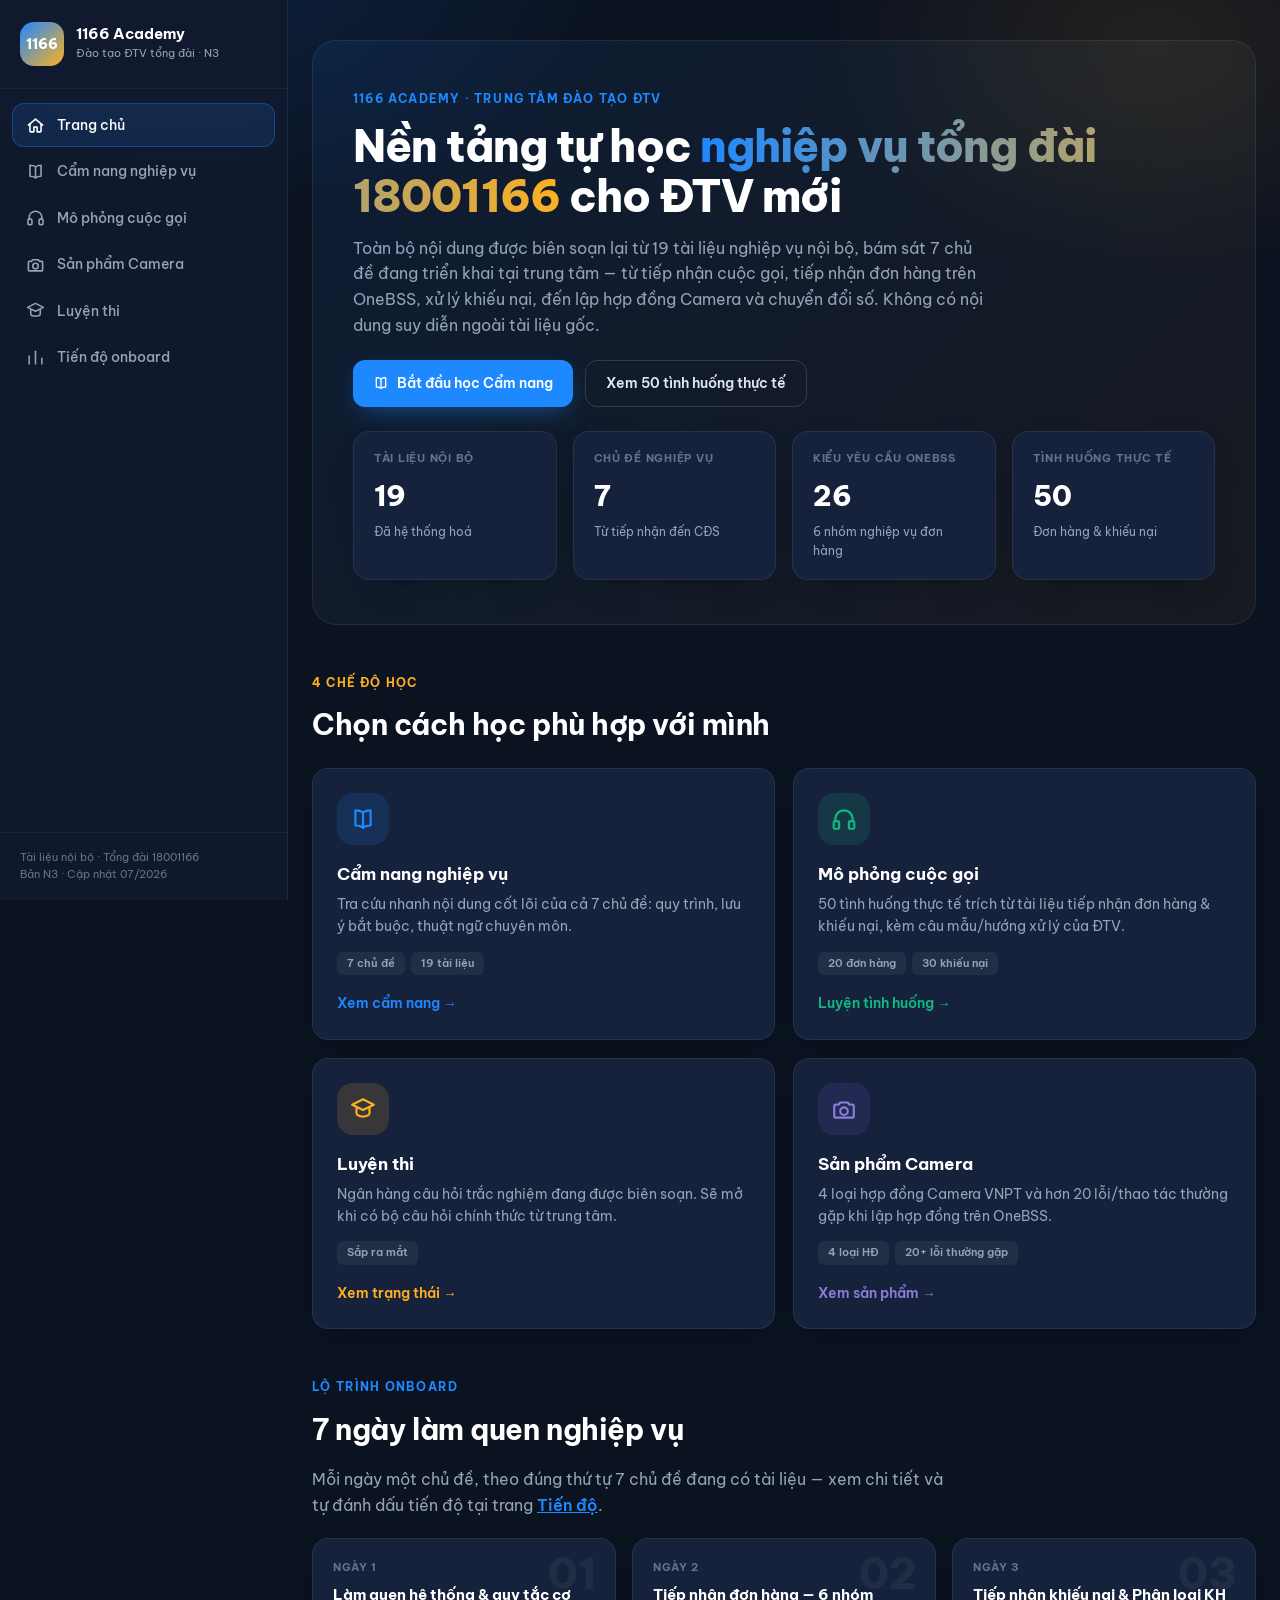
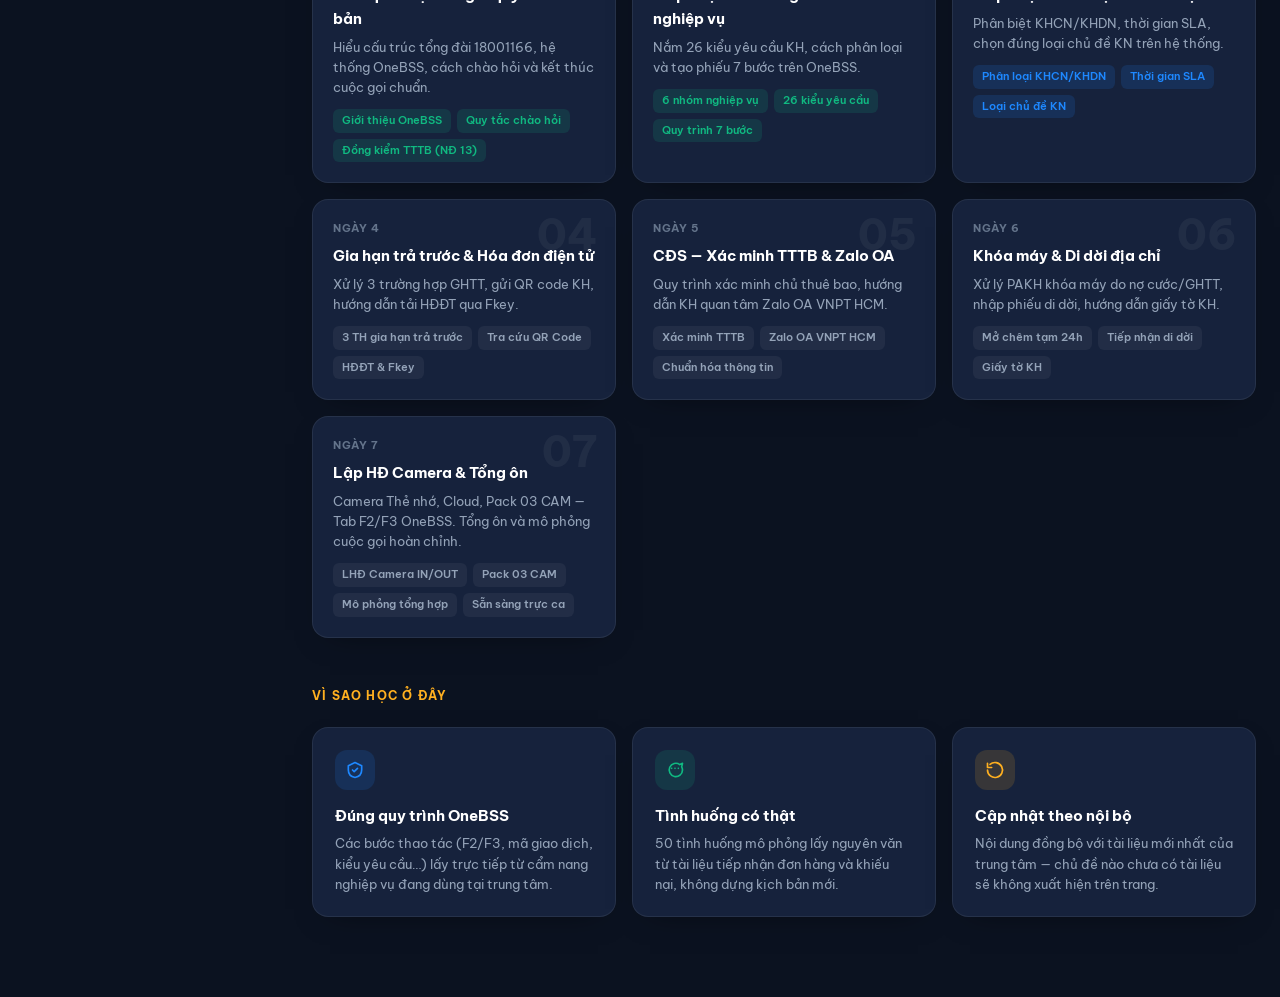
==== commit 2d05d3f0: "feat: Rework cam nang thanh trang danh sach + chi tiet theo chuong, them mo phong luyen tap theo luo" ====
--- a/index.html
+++ b/index.html
@@ -3,672 +3,229 @@
 <head>
 <meta charset="UTF-8">
 <meta name="viewport" content="width=device-width, initial-scale=1.0">
-<title>1166 Academy — N3 | VNPT</title>
-<link href="https://fonts.googleapis.com/css2?family=Inter:wght@300;400;500;600;700;800&display=swap" rel="stylesheet">
-<style>
-*,*::before,*::after{box-sizing:border-box;margin:0;padding:0}
-:root{
-  --red:#E30613;--red-dark:#B8000F;--red-light:#FEE8EA;
-  --navy:#1B2B4B;--blue:#0052A5;--blue-light:#EEF4FF;
-  --green:#00875A;--green-light:#E3FCEF;
-  --orange:#FF8B00;--orange-light:#FFF4E5;
-  --purple:#6554C0;--purple-light:#EAE6FF;
-  --gray-50:#F8F9FA;--gray-100:#F1F3F5;--gray-200:#E9ECEF;
-  --gray-400:#ADB5BD;--gray-600:#6C757D;--gray-700:#495057;
-  --gray-800:#343A40;--gray-900:#212529;
-  --shadow-sm:0 1px 3px rgba(0,0,0,.08);
-  --shadow:0 4px 12px rgba(0,0,0,.08);
-  --shadow-md:0 10px 24px rgba(0,0,0,.10);
-  --r:12px;--r-sm:8px;--r-lg:16px;
-}
-html{scroll-behavior:smooth}
-body{font-family:'Inter',-apple-system,sans-serif;color:var(--gray-900);background:#fff;line-height:1.6;-webkit-font-smoothing:antialiased}
-
-/* ── HEADER ── */
-header{position:sticky;top:0;z-index:100;background:rgba(255,255,255,.96);backdrop-filter:blur(12px);border-bottom:1px solid var(--gray-200)}
-nav{max-width:1200px;margin:0 auto;padding:0 24px;height:64px;display:flex;align-items:center;justify-content:space-between;gap:24px}
-.logo{display:flex;align-items:center;gap:10px;text-decoration:none;flex-shrink:0}
-.logo-icon{width:36px;height:36px;background:var(--red);border-radius:8px;display:flex;align-items:center;justify-content:center;color:#fff;font-weight:800;font-size:13px}
-.logo-name{font-size:15px;font-weight:700;color:var(--gray-900);line-height:1.1}
-.logo-tag{font-size:10px;color:var(--gray-600);font-weight:400}
-.nav-links{display:flex;align-items:center;gap:2px;list-style:none}
-.nav-links a{display:block;padding:6px 11px;font-size:13.5px;font-weight:500;color:var(--gray-600);text-decoration:none;border-radius:6px;transition:.15s;white-space:nowrap}
-.nav-links a:hover{background:var(--gray-100);color:var(--gray-900)}
-.nav-links a.active{background:var(--red-light);color:var(--red)}
-.nav-right{display:flex;align-items:center;gap:8px;flex-shrink:0}
-.badge{padding:3px 10px;border-radius:20px;font-size:11px;font-weight:600}
-.badge-navy{background:var(--navy);color:#fff}
-.badge-gray{background:var(--gray-100);color:var(--gray-600)}
-.hamburger{display:none;flex-direction:column;gap:5px;cursor:pointer;padding:6px;background:none;border:none}
-.hamburger span{width:22px;height:2px;background:var(--gray-800);border-radius:2px;display:block}
-@media(max-width:768px){.nav-links{display:none}.hamburger{display:flex}}
-
-/* mobile nav */
-.m-nav{display:none;position:fixed;top:64px;left:0;right:0;bottom:0;background:#fff;z-index:99;padding:16px 20px;overflow-y:auto}
-.m-nav.open{display:block}
-.m-nav ul{list-style:none;display:flex;flex-direction:column;gap:4px}
-.m-nav ul a{display:block;padding:13px 16px;font-size:15px;font-weight:500;color:var(--gray-800);text-decoration:none;border-radius:8px}
-.m-nav ul a:hover{background:var(--gray-50)}
-
-/* ── HERO ── */
-.hero{background:linear-gradient(135deg,var(--navy) 0%,#2D4070 100%);color:#fff;padding:88px 24px 80px;text-align:center;position:relative;overflow:hidden}
-.hero::before{content:'';position:absolute;top:-40%;right:-15%;width:550px;height:550px;background:radial-gradient(circle,rgba(227,6,19,.18) 0%,transparent 70%);pointer-events:none}
-.hero::after{content:'';position:absolute;bottom:-30%;left:-10%;width:400px;height:400px;background:radial-gradient(circle,rgba(0,82,165,.22) 0%,transparent 70%);pointer-events:none}
-.hero-inner{max-width:780px;margin:0 auto;position:relative;z-index:1}
-.eyebrow-chip{display:inline-flex;align-items:center;gap:6px;padding:5px 14px;background:rgba(255,255,255,.1);border:1px solid rgba(255,255,255,.15);border-radius:20px;font-size:12px;font-weight:500;color:rgba(255,255,255,.85);margin-bottom:24px}
-.hero h1{font-size:clamp(28px,5.5vw,54px);font-weight:800;line-height:1.12;margin-bottom:16px;letter-spacing:-0.5px}
-.hero h1 em{font-style:normal;color:#FF7A85}
-.hero p{font-size:17px;color:rgba(255,255,255,.72);margin-bottom:40px;max-width:540px;margin-left:auto;margin-right:auto}
-.stats-row{display:flex;justify-content:center;flex-wrap:wrap;gap:10px;margin-bottom:40px}
-.stat-chip{display:flex;align-items:center;gap:8px;padding:8px 16px;background:rgba(255,255,255,.1);border:1px solid rgba(255,255,255,.14);border-radius:20px;backdrop-filter:blur(4px)}
-.stat-chip .n{font-size:19px;font-weight:800;color:#fff;line-height:1}
-.stat-chip .l{font-size:12px;color:rgba(255,255,255,.68);font-weight:400}
-.cta-row{display:flex;justify-content:center;gap:12px;flex-wrap:wrap}
-.btn{display:inline-flex;align-items:center;gap:8px;padding:12px 24px;border-radius:8px;font-size:15px;font-weight:600;text-decoration:none;cursor:pointer;border:none;transition:.2s;white-space:nowrap;font-family:inherit}
-.btn-red{background:var(--red);color:#fff}
-.btn-red:hover{background:var(--red-dark);transform:translateY(-1px);box-shadow:0 8px 20px rgba(227,6,19,.35)}
-.btn-ghost{background:rgba(255,255,255,.12);color:#fff;border:1px solid rgba(255,255,255,.2)}
-.btn-ghost:hover{background:rgba(255,255,255,.2);transform:translateY(-1px)}
-
-/* ── SECTION ── */
-.section{padding:72px 24px}
-.section-alt{background:var(--gray-50)}
-.s-head{max-width:1200px;margin:0 auto 44px}
-.s-eye{display:inline-block;font-size:12px;font-weight:700;letter-spacing:1px;text-transform:uppercase;color:var(--red);margin-bottom:8px}
-.s-title{font-size:clamp(22px,3vw,32px);font-weight:700;color:var(--gray-900);margin-bottom:10px;letter-spacing:-0.3px}
-.s-desc{font-size:15.5px;color:var(--gray-600);max-width:540px}
-.wrap{max-width:1200px;margin:0 auto}
-
-/* ── MODE CARDS ── */
-.modes-grid{display:grid;grid-template-columns:repeat(auto-fit,minmax(255px,1fr));gap:20px}
-.mode-card{background:#fff;border:1px solid var(--gray-200);border-radius:var(--r-lg);padding:28px;display:flex;flex-direction:column;cursor:pointer;transition:.25s;position:relative;overflow:hidden;text-decoration:none;color:inherit}
-.mode-card::before{content:'';position:absolute;top:0;left:0;right:0;height:3px;border-radius:3px 3px 0 0;opacity:0;transition:.2s}
-.mode-card:hover{border-color:transparent;box-shadow:var(--shadow-md);transform:translateY(-3px)}
-.mode-card:hover::before{opacity:1}
-.mc-red::before{background:var(--red)}.mc-blue::before{background:var(--blue)}.mc-green::before{background:var(--green)}.mc-purple::before{background:var(--purple)}
-.mode-icon{width:48px;height:48px;border-radius:12px;display:flex;align-items:center;justify-content:center;font-size:22px;margin-bottom:16px;flex-shrink:0}
-.mc-red .mode-icon{background:var(--red-light)}.mc-blue .mode-icon{background:var(--blue-light)}.mc-green .mode-icon{background:var(--green-light)}.mc-purple .mode-icon{background:var(--purple-light)}
-.mode-title{font-size:17px;font-weight:700;margin-bottom:8px}
-.mode-desc{font-size:14px;color:var(--gray-600);line-height:1.55;flex:1;margin-bottom:18px}
-.tags{display:flex;flex-wrap:wrap;gap:6px;margin-bottom:16px}
-.tag{padding:3px 9px;border-radius:4px;font-size:11px;font-weight:600}
-.mc-red .tag{background:var(--red-light);color:var(--red)}.mc-blue .tag{background:var(--blue-light);color:var(--blue)}.mc-green .tag{background:var(--green-light);color:var(--green)}.mc-purple .tag{background:var(--purple-light);color:var(--purple)}
-.mode-link{font-size:14px;font-weight:600;display:flex;align-items:center;gap:4px;transition:gap .2s}
-.mc-red .mode-link{color:var(--red)}.mc-blue .mode-link{color:var(--blue)}.mc-green .mode-link{color:var(--green)}.mc-purple .mode-link{color:var(--purple)}
-.mode-card:hover .mode-link{gap:8px}
-
-/* ── TOPICS ── */
-.topics-grid{display:grid;grid-template-columns:repeat(auto-fill,minmax(320px,1fr));gap:14px}
-.topic-card{background:#fff;border:1px solid var(--gray-200);border-radius:var(--r);padding:22px;display:flex;align-items:flex-start;gap:14px;cursor:pointer;transition:.2s}
-.topic-card:hover{box-shadow:var(--shadow);transform:translateY(-2px);border-color:#dee2e6}
-.topic-num{width:44px;height:44px;border-radius:10px;background:var(--red-light);color:var(--red);display:flex;align-items:center;justify-content:center;font-size:14px;font-weight:800;flex-shrink:0}
-.topic-body{flex:1;min-width:0}
-.topic-title{font-size:15px;font-weight:700;margin-bottom:4px}
-.topic-sub{font-size:13px;color:var(--gray-600);line-height:1.45;margin-bottom:10px}
-.topic-tags{display:flex;flex-wrap:wrap;gap:5px}
-.topic-tag{padding:2px 8px;background:var(--gray-100);color:var(--gray-600);border-radius:4px;font-size:11px;font-weight:500}
-.topic-count{font-size:12px;color:var(--gray-400);font-weight:500;white-space:nowrap;padding-top:2px;flex-shrink:0}
-
-/* ── ROADMAP ── */
-.roadmap-inner{max-width:840px;margin:0 auto;position:relative}
-.roadmap-inner::before{content:'';position:absolute;left:27px;top:28px;bottom:28px;width:2px;background:var(--gray-200)}
-.rm-item{display:flex;gap:22px;margin-bottom:14px;position:relative}
-.rm-dot{width:56px;height:56px;border-radius:50%;display:flex;align-items:center;justify-content:center;flex-shrink:0;font-weight:800;font-size:16px;position:relative;z-index:1;border:2px solid;transition:.2s}
-.rm-dot.done{background:var(--green);border-color:var(--green);color:#fff}
-.rm-dot.active{background:var(--red);border-color:var(--red);color:#fff;box-shadow:0 0 0 6px rgba(227,6,19,.1)}
-.rm-dot.todo{background:#fff;border-color:#dee2e6;color:var(--gray-400)}
-.rm-box{flex:1;background:#fff;border:1px solid var(--gray-200);border-radius:var(--r);padding:20px 24px}
-.rm-item.active .rm-box{border-color:var(--red);box-shadow:0 0 0 3px rgba(227,6,19,.06)}
-.rm-hd{display:flex;align-items:center;justify-content:space-between;flex-wrap:wrap;gap:10px;margin-bottom:8px}
-.rm-day{font-size:11px;color:var(--gray-400);font-weight:600;text-transform:uppercase;letter-spacing:.5px}
-.rm-title{font-size:16px;font-weight:700;margin-bottom:5px}
-.rm-desc{font-size:14px;color:var(--gray-600);margin-bottom:12px}
-.rm-tasks{display:flex;flex-wrap:wrap;gap:6px}
-.rm-task{display:flex;align-items:center;gap:5px;padding:4px 10px;background:var(--gray-50);border-radius:6px;font-size:12px;color:var(--gray-700);font-weight:500}
-.rm-task.done{background:var(--green-light);color:var(--green)}
-.rm-task.active{background:var(--red-light);color:var(--red)}
-.rm-status{padding:3px 10px;border-radius:20px;font-size:11px;font-weight:600}
-.rm-status.done{background:var(--green-light);color:var(--green)}
-.rm-status.active{background:var(--red-light);color:var(--red)}
-.rm-status.todo{background:var(--gray-100);color:var(--gray-400)}
-
-/* ── BANNER ── */
-.banner{background:linear-gradient(135deg,var(--navy),#2A3F6F);color:#fff;padding:64px 24px;text-align:center}
-.banner-inner{max-width:580px;margin:0 auto}
-.banner h2{font-size:28px;font-weight:800;margin-bottom:12px;letter-spacing:-0.3px}
-.banner p{font-size:16px;color:rgba(255,255,255,.7);margin-bottom:28px}
-.banner-btns{display:flex;justify-content:center;gap:12px;flex-wrap:wrap}
-
-/* ── FOOTER ── */
-footer{background:var(--gray-900);color:var(--gray-400);padding:32px 24px}
-.footer-inner{max-width:1200px;margin:0 auto;display:flex;align-items:center;justify-content:space-between;flex-wrap:wrap;gap:16px}
-.footer-logo{display:flex;align-items:center;gap:10px}
-.footer-icon{width:30px;height:30px;background:var(--red);border-radius:6px;display:flex;align-items:center;justify-content:center;color:#fff;font-weight:800;font-size:11px}
-.footer-name{font-size:14px;font-weight:600;color:#fff}
-.footer-links{display:flex;gap:18px;list-style:none}
-.footer-links a{font-size:13px;color:var(--gray-400);text-decoration:none;transition:.15s}
-.footer-links a:hover{color:#fff}
-.footer-copy{font-size:12px;color:var(--gray-600)}
-
-/* ── MODAL ── */
-.modal-bg{display:none;position:fixed;inset:0;background:rgba(0,0,0,.5);z-index:200;padding:24px;overflow-y:auto;backdrop-filter:blur(4px)}
-.modal-box{background:#fff;border-radius:var(--r-lg);max-width:600px;margin:0 auto;overflow:hidden;box-shadow:0 24px 48px rgba(0,0,0,.2)}
-
-/* ── TOAST ── */
-#toast{position:fixed;bottom:24px;right:24px;background:var(--navy);color:#fff;padding:12px 20px;border-radius:10px;font-size:14px;font-weight:500;z-index:999;transform:translateY(100px);opacity:0;transition:.3s;max-width:300px;box-shadow:0 8px 24px rgba(0,0,0,.2)}
-
-/* ── UTIL ── */
-@keyframes fadeUp{from{opacity:0;transform:translateY(18px)}to{opacity:1;transform:translateY(0)}}
-.fu{animation:fadeUp .5s ease both}
-.fu2{animation:fadeUp .5s .1s ease both}
-.fu3{animation:fadeUp .5s .2s ease both}
-.fu4{animation:fadeUp .5s .3s ease both}
-
-@media(max-width:768px){
-  .hero{padding:60px 20px 56px}
-  .section{padding:52px 20px}
-  .roadmap-inner::before{left:21px}
-  .rm-dot{width:44px;height:44px;font-size:13px}
-  .footer-inner{flex-direction:column;align-items:flex-start}
-  .footer-links{flex-wrap:wrap;gap:12px}
-  .rm-box{padding:16px 18px}
-}
-</style>
+<title>1166 Academy · Trang chủ</title>
+<link rel="preconnect" href="https://fonts.googleapis.com">
+<link rel="preconnect" href="https://fonts.gstatic.com" crossorigin>
+<link href="https://fonts.googleapis.com/css2?family=Be+Vietnam+Pro:wght@300;400;500;600;700;800&display=swap" rel="stylesheet">
+<link rel="stylesheet" href="assets/style.css">
 </head>
 <body>
-
-<!-- HEADER -->
-<header>
-  <nav>
-    <a href="#" class="logo">
-      <div class="logo-icon">N3</div>
+<div class="app-shell">
+
+  <aside class="sidebar">
+    <div class="sidebar-brand">
+      <div class="brand-mark">1166</div>
       <div>
-        <div class="logo-name">1166 Academy</div>
-        <div class="logo-tag">Học · Luyện · Trực ca tự tin</div>
-      </div>
-    </a>
-    <ul class="nav-links">
-      <li><a href="#" class="active">Trang chủ</a></li>
-      <li><a href="#cam-nang">Cẩm nang</a></li>
-      <li><a href="#luyen-thi">Luyện thi</a></li>
-      <li><a href="#mo-phong">Mô phỏng</a></li>
-      <li><a href="#san-pham">Sản phẩm</a></li>
-      <li><a href="#tien-do">Tiến độ</a></li>
-    </ul>
-    <div class="nav-right">
-      <span class="badge badge-navy">Nội bộ VNPT</span>
-      <span class="badge badge-gray">v2.0</span>
-      <button class="hamburger" onclick="toggleNav()" aria-label="Menu">
-        <span></span><span></span><span></span>
-      </button>
-    </div>
-  </nav>
-</header>
-
-<div class="m-nav" id="mNav">
-  <ul>
-    <li><a href="#" onclick="closeNav()">🏠 Trang chủ</a></li>
-    <li><a href="#cam-nang" onclick="closeNav()">📖 Cẩm nang</a></li>
-    <li><a href="#luyen-thi" onclick="closeNav()">✏️ Luyện thi</a></li>
-    <li><a href="#mo-phong" onclick="closeNav()">📞 Mô phỏng cuộc gọi</a></li>
-    <li><a href="#san-pham" onclick="closeNav()">📦 Sản phẩm VNPT</a></li>
-    <li><a href="#tien-do" onclick="closeNav()">📊 Tiến độ của tôi</a></li>
-  </ul>
-</div>
-
-<!-- HERO -->
-<section class="hero">
-  <div class="hero-inner">
-    <div class="eyebrow-chip fu">🎓 Tổng đài VNPT 18001166 — Nhóm N3</div>
-    <h1 class="fu2">Học <em>nhanh</em>. Luyện <em>đúng</em>.<br>Trực ca tự tin.</h1>
-    <p class="fu3">Nền tảng huấn luyện điện thoại viên Tổng đài VNPT 18001166 — tài liệu chuẩn, kịch bản thực tế, nghiệp vụ đầy đủ.</p>
-    <div class="stats-row fu3">
-      <div class="stat-chip"><span class="n">19</span><span class="l">tài liệu</span></div>
-      <div class="stat-chip"><span class="n">7</span><span class="l">chủ đề nghiệp vụ</span></div>
-      <div class="stat-chip"><span class="n">26</span><span class="l">kiểu yêu cầu</span></div>
-      <div class="stat-chip"><span class="n">7</span><span class="l">ngày onboard</span></div>
-    </div>
-    <div class="cta-row fu4">
-      <a href="#luyen-thi" class="btn btn-red">✏️ Bắt đầu luyện thi</a>
-      <a href="#cam-nang" class="btn btn-ghost">📖 Mở cẩm nang</a>
-    </div>
-  </div>
-</section>
-
-<!-- LEARNING MODES -->
-<section class="section" id="luyen-thi">
-  <div class="s-head">
-    <span class="s-eye">Chế độ học</span>
-    <h2 class="s-title">4 cách học hiệu quả</h2>
-    <p class="s-desc">Từ lý thuyết đến thực hành — chọn chế độ phù hợp với giai đoạn học của bạn.</p>
-  </div>
-  <div class="wrap modes-grid">
-    <div class="mode-card mc-red" onclick="toast('Luyện thi đang phát triển')">
-      <div class="mode-icon">✏️</div>
-      <div class="mode-title">Luyện thi trắc nghiệm</div>
-      <div class="mode-desc">Bộ câu hỏi bám sát 7 chủ đề nghiệp vụ N3, có timer và chấm điểm tức thì. Ôn luyện trước mỗi ca trực.</div>
-      <div class="tags"><span class="tag">100+ câu hỏi</span><span class="tag">Có đáp án</span><span class="tag">Timer</span></div>
-      <span class="mode-link">Vào luyện thi →</span>
-    </div>
-    <div class="mode-card mc-blue" id="mo-phong" onclick="toast('Mô phỏng đang phát triển')">
-      <div class="mode-icon">📞</div>
-      <div class="mode-title">Mô phỏng cuộc gọi</div>
-      <div class="mode-desc">15+ kịch bản thực tế từ khiếu nại cước đến lắp đặt Camera. Luyện kỹ năng giao tiếp và xử lý tình huống với KH.</div>
-      <div class="tags"><span class="tag">15 kịch bản</span><span class="tag">3 trục đánh giá</span><span class="tag">Câu mẫu</span></div>
-      <span class="mode-link">Vào mô phỏng →</span>
-    </div>
-    <div class="mode-card mc-green" id="cam-nang" onclick="toast('Cẩm nang đang phát triển')">
-      <div class="mode-icon">📖</div>
-      <div class="mode-title">Cẩm nang nghiệp vụ</div>
-      <div class="mode-desc">7 chủ đề nghiệp vụ đầy đủ: tiếp nhận cuộc gọi, đơn hàng, khiếu nại, GHTT, Camera, HĐĐT và CĐS.</div>
-      <div class="tags"><span class="tag">7 chủ đề</span><span class="tag">19 tài liệu</span><span class="tag">Cập nhật thường xuyên</span></div>
-      <span class="mode-link">Mở cẩm nang →</span>
-    </div>
-    <div class="mode-card mc-purple" id="san-pham" onclick="toast('Sản phẩm đang phát triển')">
-      <div class="mode-icon">📦</div>
-      <div class="mode-title">Showcase sản phẩm</div>
-      <div class="mode-desc">Thông tin chi tiết Camera VNPT (Thẻ nhớ 64GB, Cloud, Pack 03 CAM) và thiết bị Mesh Wifi để tư vấn KH.</div>
-      <div class="tags"><span class="tag">Camera IN/OUT</span><span class="tag">Cloud</span><span class="tag">Pack 03 CAM</span></div>
-      <span class="mode-link">Xem sản phẩm →</span>
-    </div>
-  </div>
-</section>
-
-<!-- TOPICS -->
-<section class="section section-alt">
-  <div class="s-head">
-    <span class="s-eye">Chương trình học</span>
-    <h2 class="s-title">7 chủ đề nghiệp vụ N3</h2>
-    <p class="s-desc">Toàn bộ kiến thức cần nắm trước khi trực ca đầu tiên — nhấn vào từng chủ đề để xem điểm chính.</p>
-  </div>
-  <div class="wrap topics-grid">
-    <div class="topic-card" onclick="openTopic(0)">
-      <div class="topic-num">01</div>
-      <div class="topic-body">
-        <div class="topic-title">Tiếp nhận cuộc gọi</div>
-        <div class="topic-sub">Kịch bản đồng kiểm TTTB theo NĐ 13 — bảo vệ dữ liệu cá nhân</div>
-        <div class="topic-tags"><span class="topic-tag">NĐ 13</span><span class="topic-tag">Đồng kiểm</span><span class="topic-tag">BRCĐ</span></div>
-      </div>
-      <div class="topic-count">1 TL</div>
-    </div>
-    <div class="topic-card" onclick="openTopic(1)">
-      <div class="topic-num">02</div>
-      <div class="topic-body">
-        <div class="topic-title">Tiếp nhận đơn hàng</div>
-        <div class="topic-sub">26 kiểu yêu cầu, 6 nhóm nghiệp vụ, quy trình 7 bước OneBSS</div>
-        <div class="topic-tags"><span class="topic-tag">26 kiểu YC</span><span class="topic-tag">OneBSS</span><span class="topic-tag">Kịch bản</span></div>
-      </div>
-      <div class="topic-count">3 TL</div>
-    </div>
-    <div class="topic-card" onclick="openTopic(2)">
-      <div class="topic-num">03</div>
-      <div class="topic-body">
-        <div class="topic-title">Tiếp nhận khiếu nại</div>
-        <div class="topic-sub">Phân loại KHCN/KHDN, thời gian SLA, chọn loại chủ đề KN</div>
-        <div class="topic-tags"><span class="topic-tag">KHCN/KHDN</span><span class="topic-tag">SLA</span><span class="topic-tag">GQKN</span></div>
-      </div>
-      <div class="topic-count">2 TL</div>
-    </div>
-    <div class="topic-card" onclick="openTopic(3)">
-      <div class="topic-num">04</div>
-      <div class="topic-body">
-        <div class="topic-title">Gia hạn trả trước (GHTT)</div>
-        <div class="topic-sub">3 trường hợp gia hạn, gửi QR code, kịch bản phối hợp xử lý</div>
-        <div class="topic-tags"><span class="topic-tag">GHTT</span><span class="topic-tag">QR Code</span><span class="topic-tag">Trả trước</span></div>
-      </div>
-      <div class="topic-count">1 TL</div>
-    </div>
-    <div class="topic-card" onclick="openTopic(4)">
-      <div class="topic-num">05</div>
-      <div class="topic-body">
-        <div class="topic-title">Lập hợp đồng Camera</div>
-        <div class="topic-sub">Camera Thẻ nhớ, Cloud, Pack CAM — quy trình 5 bước, Tab F2/F3</div>
-        <div class="topic-tags"><span class="topic-tag">Camera</span><span class="topic-tag">MegaEyes</span><span class="topic-tag">Cloud</span><span class="topic-tag">Pack CAM</span></div>
-      </div>
-      <div class="topic-count">6 TL</div>
-    </div>
-    <div class="topic-card" onclick="openTopic(5)">
-      <div class="topic-num">06</div>
-      <div class="topic-body">
-        <div class="topic-title">Hóa đơn điện tử</div>
-        <div class="topic-sub">Thông báo cước, thanh toán online, tra cứu HĐĐT qua Fkey</div>
-        <div class="topic-tags"><span class="topic-tag">HĐĐT</span><span class="topic-tag">Fkey</span><span class="topic-tag">QR Code</span></div>
-      </div>
-      <div class="topic-count">1 TL</div>
-    </div>
-    <div class="topic-card" onclick="openTopic(6)">
-      <div class="topic-num">07</div>
-      <div class="topic-body">
-        <div class="topic-title">Chuyển đổi số (CĐS)</div>
-        <div class="topic-sub">Xác minh TTTB, Zalo OA, chuẩn hóa thông tin, khóa máy, di dời</div>
-        <div class="topic-tags"><span class="topic-tag">Zalo OA</span><span class="topic-tag">Xác minh</span><span class="topic-tag">Di dời</span><span class="topic-tag">HCM</span></div>
-      </div>
-      <div class="topic-count">5 TL</div>
-    </div>
-  </div>
-</section>
-
-<!-- ROADMAP -->
-<section class="section" id="tien-do">
-  <div class="s-head">
-    <span class="s-eye">Lộ trình onboard</span>
-    <h2 class="s-title">7 ngày làm quen nghiệp vụ</h2>
-    <p class="s-desc">Kế hoạch học từng ngày — từ kỹ năng cơ bản đến thành thạo trước ca trực đầu tiên.</p>
-  </div>
-  <div class="roadmap-inner">
-
-    <div class="rm-item">
-      <div class="rm-dot done">✓</div>
-      <div class="rm-box">
-        <div class="rm-hd">
-          <div><div class="rm-day">Ngày 1</div><div class="rm-title">Làm quen hệ thống & quy tắc cơ bản</div></div>
-          <span class="rm-status done">Hoàn thành</span>
-        </div>
-        <div class="rm-desc">Hiểu cấu trúc tổng đài 18001166, hệ thống OneBSS, cách chào hỏi và kết thúc cuộc gọi chuẩn.</div>
-        <div class="rm-tasks">
-          <span class="rm-task done">✓ Giới thiệu OneBSS</span>
-          <span class="rm-task done">✓ Quy tắc chào hỏi</span>
-          <span class="rm-task done">✓ Đồng kiểm TTTB (NĐ 13)</span>
-        </div>
+        <div class="brand-name">1166 Academy</div>
+        <div class="brand-tag">Đào tạo ĐTV tổng đài · N3</div>
       </div>
     </div>
-
-    <div class="rm-item">
-      <div class="rm-dot done">✓</div>
-      <div class="rm-box">
-        <div class="rm-hd">
-          <div><div class="rm-day">Ngày 2</div><div class="rm-title">Tiếp nhận đơn hàng — 6 nhóm nghiệp vụ</div></div>
-          <span class="rm-status done">Hoàn thành</span>
-        </div>
-        <div class="rm-desc">Nắm 26 kiểu yêu cầu KH, cách phân loại và tạo phiếu 7 bước trên OneBSS.</div>
-        <div class="rm-tasks">
-          <span class="rm-task done">✓ 6 nhóm nghiệp vụ</span>
-          <span class="rm-task done">✓ 26 kiểu yêu cầu</span>
-          <span class="rm-task done">✓ Quy trình 7 bước</span>
-        </div>
+    <nav class="sidebar-nav">
+      <a href="index.html" class="nav-link active">
+        <svg viewBox="0 0 24 24" fill="none" stroke="currentColor" stroke-width="2" stroke-linecap="round" stroke-linejoin="round"><path d="M3 11.5 12 4l9 7.5"/><path d="M5 10v9a1 1 0 0 0 1 1h4v-6h4v6h4a1 1 0 0 0 1-1v-9"/></svg>
+        Trang chủ
+      </a>
+      <a href="cam-nang.html" class="nav-link">
+        <svg viewBox="0 0 24 24" fill="none" stroke="currentColor" stroke-width="2" stroke-linecap="round" stroke-linejoin="round"><path d="M12 6c-1.5-1.2-4-2-7-2v14c3 0 5.5.8 7 2 1.5-1.2 4-2 7-2V4c-3 0-5.5.8-7 2Z"/><path d="M12 6v14"/></svg>
+        Cẩm nang nghiệp vụ
+      </a>
+      <a href="mo-phong.html" class="nav-link">
+        <svg viewBox="0 0 24 24" fill="none" stroke="currentColor" stroke-width="2" stroke-linecap="round" stroke-linejoin="round"><path d="M4 14v-2a8 8 0 0 1 16 0v2"/><rect x="2.5" y="14" width="5" height="7" rx="1.5"/><rect x="16.5" y="14" width="5" height="7" rx="1.5"/></svg>
+        Mô phỏng cuộc gọi
+      </a>
+      <a href="san-pham.html" class="nav-link">
+        <svg viewBox="0 0 24 24" fill="none" stroke="currentColor" stroke-width="2" stroke-linecap="round" stroke-linejoin="round"><path d="M4 8h3l1.5-2h7L17 8h3a1 1 0 0 1 1 1v10a1 1 0 0 1-1 1H4a1 1 0 0 1-1-1V9a1 1 0 0 1 1-1Z"/><circle cx="12" cy="14" r="3.5"/></svg>
+        Sản phẩm Camera
+      </a>
+      <a href="luyen-thi.html" class="nav-link">
+        <svg viewBox="0 0 24 24" fill="none" stroke="currentColor" stroke-width="2" stroke-linecap="round" stroke-linejoin="round"><path d="M12 3 2 8l10 5 10-5-10-5Z"/><path d="M6 11v5c0 1.5 2.5 3 6 3s6-1.5 6-3v-5"/></svg>
+        Luyện thi
+      </a>
+      <a href="tien-do.html" class="nav-link">
+        <svg viewBox="0 0 24 24" fill="none" stroke="currentColor" stroke-width="2" stroke-linecap="round" stroke-linejoin="round"><path d="M4 20V10"/><path d="M12 20V4"/><path d="M20 20v-7"/></svg>
+        Tiến độ onboard
+      </a>
+    </nav>
+    <div class="sidebar-footer">Tài liệu nội bộ · Tổng đài 18001166<br>Bản N3 · Cập nhật 07/2026</div>
+  </aside>
+
+  <main class="main">
+    <div class="container">
+
+      <section class="hero reveal">
+        <span class="eyebrow eyebrow-brand">1166 ACADEMY · TRUNG TÂM ĐÀO TẠO ĐTV</span>
+        <h1 class="heading-1">Nền tảng tự học <span class="grad-text">nghiệp vụ tổng đài 18001166</span> cho ĐTV mới</h1>
+        <p class="lead">Toàn bộ nội dung được biên soạn lại từ 19 tài liệu nghiệp vụ nội bộ, bám sát 7 chủ đề đang triển khai tại trung tâm — từ tiếp nhận cuộc gọi, tiếp nhận đơn hàng trên OneBSS, xử lý khiếu nại, đến lập hợp đồng Camera và chuyển đổi số. Không có nội dung suy diễn ngoài tài liệu gốc.</p>
+        <div style="display:flex;gap:12px;flex-wrap:wrap;margin-top:22px">
+          <a href="cam-nang.html" class="btn btn-primary">
+            <svg viewBox="0 0 24 24" fill="none" stroke="currentColor" stroke-width="2" stroke-linecap="round" stroke-linejoin="round"><path d="M12 6c-1.5-1.2-4-2-7-2v14c3 0 5.5.8 7 2 1.5-1.2 4-2 7-2V4c-3 0-5.5.8-7 2Z"/><path d="M12 6v14"/></svg>
+            Bắt đầu học Cẩm nang
+          </a>
+          <a href="mo-phong.html" class="btn btn-outline">Xem 50 tình huống thực tế</a>
+        </div>
+
+        <div class="stat-grid">
+          <div class="card stat-card">
+            <div class="stat-label">Tài liệu nội bộ</div>
+            <div class="stat-num" id="statDocs">—</div>
+            <div class="stat-sub">Đã hệ thống hoá</div>
+          </div>
+          <div class="card stat-card">
+            <div class="stat-label">Chủ đề nghiệp vụ</div>
+            <div class="stat-num" id="statTopics">—</div>
+            <div class="stat-sub">Từ tiếp nhận đến CĐS</div>
+          </div>
+          <div class="card stat-card">
+            <div class="stat-label">Kiểu yêu cầu OneBSS</div>
+            <div class="stat-num">26</div>
+            <div class="stat-sub">6 nhóm nghiệp vụ đơn hàng</div>
+          </div>
+          <div class="card stat-card">
+            <div class="stat-label">Tình huống thực tế</div>
+            <div class="stat-num" id="statScenarios">—</div>
+            <div class="stat-sub">Đơn hàng &amp; khiếu nại</div>
+          </div>
+        </div>
+      </section>
+
+      <section class="section reveal">
+        <div class="section-head">
+          <span class="eyebrow eyebrow-accent">4 CHẾ ĐỘ HỌC</span>
+          <h2 class="heading-2" style="margin-top:8px">Chọn cách học phù hợp với mình</h2>
+        </div>
+        <div class="mode-grid">
+          <a href="cam-nang.html" class="card card-hover mode-card">
+            <div class="mode-icon" style="background:rgba(30,136,255,.14);color:var(--brand)">
+              <svg viewBox="0 0 24 24" fill="none" stroke="currentColor" stroke-width="2" stroke-linecap="round" stroke-linejoin="round"><path d="M12 6c-1.5-1.2-4-2-7-2v14c3 0 5.5.8 7 2 1.5-1.2 4-2 7-2V4c-3 0-5.5.8-7 2Z"/><path d="M12 6v14"/></svg>
+            </div>
+            <div class="mode-title">Cẩm nang nghiệp vụ</div>
+            <div class="mode-desc">Tra cứu nhanh nội dung cốt lõi của cả 7 chủ đề: quy trình, lưu ý bắt buộc, thuật ngữ chuyên môn.</div>
+            <div class="mode-tags"><span class="tag">7 chủ đề</span><span class="tag">19 tài liệu</span></div>
+            <div class="mode-cta" style="color:var(--brand)">Xem cẩm nang →</div>
+          </a>
+          <a href="mo-phong.html" class="card card-hover mode-card">
+            <div class="mode-icon" style="background:rgba(16,185,129,.14);color:var(--ok)">
+              <svg viewBox="0 0 24 24" fill="none" stroke="currentColor" stroke-width="2" stroke-linecap="round" stroke-linejoin="round"><path d="M4 14v-2a8 8 0 0 1 16 0v2"/><rect x="2.5" y="14" width="5" height="7" rx="1.5"/><rect x="16.5" y="14" width="5" height="7" rx="1.5"/></svg>
+            </div>
+            <div class="mode-title">Mô phỏng cuộc gọi</div>
+            <div class="mode-desc">50 tình huống thực tế trích từ tài liệu tiếp nhận đơn hàng &amp; khiếu nại, kèm câu mẫu/hướng xử lý của ĐTV.</div>
+            <div class="mode-tags"><span class="tag">20 đơn hàng</span><span class="tag">30 khiếu nại</span></div>
+            <div class="mode-cta" style="color:var(--ok)">Luyện tình huống →</div>
+          </a>
+          <a href="luyen-thi.html" class="card card-hover mode-card">
+            <div class="mode-icon" style="background:rgba(255,176,32,.14);color:var(--accent)">
+              <svg viewBox="0 0 24 24" fill="none" stroke="currentColor" stroke-width="2" stroke-linecap="round" stroke-linejoin="round"><path d="M12 3 2 8l10 5 10-5-10-5Z"/><path d="M6 11v5c0 1.5 2.5 3 6 3s6-1.5 6-3v-5"/></svg>
+            </div>
+            <div class="mode-title">Luyện thi</div>
+            <div class="mode-desc">Ngân hàng câu hỏi trắc nghiệm đang được biên soạn. Sẽ mở khi có bộ câu hỏi chính thức từ trung tâm.</div>
+            <div class="mode-tags"><span class="tag badge badge-warn">Sắp ra mắt</span></div>
+            <div class="mode-cta" style="color:var(--accent)">Xem trạng thái →</div>
+          </a>
+          <a href="san-pham.html" class="card card-hover mode-card">
+            <div class="mode-icon" style="background:rgba(101,84,192,.16);color:#8b7dd8">
+              <svg viewBox="0 0 24 24" fill="none" stroke="currentColor" stroke-width="2" stroke-linecap="round" stroke-linejoin="round"><path d="M4 8h3l1.5-2h7L17 8h3a1 1 0 0 1 1 1v10a1 1 0 0 1-1 1H4a1 1 0 0 1-1-1V9a1 1 0 0 1 1-1Z"/><circle cx="12" cy="14" r="3.5"/></svg>
+            </div>
+            <div class="mode-title">Sản phẩm Camera</div>
+            <div class="mode-desc">4 loại hợp đồng Camera VNPT và hơn 20 lỗi/thao tác thường gặp khi lập hợp đồng trên OneBSS.</div>
+            <div class="mode-tags"><span class="tag">4 loại HĐ</span><span class="tag">20+ lỗi thường gặp</span></div>
+            <div class="mode-cta" style="color:#8b7dd8">Xem sản phẩm →</div>
+          </a>
+        </div>
+      </section>
+
+      <section class="section reveal">
+        <div class="section-head">
+          <span class="eyebrow eyebrow-brand">LỘ TRÌNH ONBOARD</span>
+          <h2 class="heading-2" style="margin-top:8px">7 ngày làm quen nghiệp vụ</h2>
+          <p class="lead">Mỗi ngày một chủ đề, theo đúng thứ tự 7 chủ đề đang có tài liệu — xem chi tiết và tự đánh dấu tiến độ tại trang <a href="tien-do.html" style="color:var(--brand);font-weight:600">Tiến độ</a>.</p>
+        </div>
+        <div class="roadmap-grid" id="roadmapGrid"></div>
+      </section>
+
+      <section class="section reveal">
+        <div class="section-head">
+          <span class="eyebrow eyebrow-accent">VÌ SAO HỌC Ở ĐÂY</span>
+        </div>
+        <div class="feature-grid">
+          <div class="card feature-card">
+            <div class="feature-icon" style="background:rgba(30,136,255,.14);color:var(--brand)">
+              <svg viewBox="0 0 24 24" fill="none" stroke="currentColor" stroke-width="2" stroke-linecap="round" stroke-linejoin="round"><path d="M9 12l2 2 4-4"/><path d="M12 3l8 4v5c0 4.5-3 8-8 9-5-1-8-4.5-8-9V7l8-4Z"/></svg>
+            </div>
+            <div class="feature-title">Đúng quy trình OneBSS</div>
+            <div class="feature-desc">Các bước thao tác (F2/F3, mã giao dịch, kiểu yêu cầu…) lấy trực tiếp từ cẩm nang nghiệp vụ đang dùng tại trung tâm.</div>
+          </div>
+          <div class="card feature-card">
+            <div class="feature-icon" style="background:rgba(16,185,129,.14);color:var(--ok)">
+              <svg viewBox="0 0 24 24" fill="none" stroke="currentColor" stroke-width="2" stroke-linecap="round" stroke-linejoin="round"><path d="M8 10h.01M12 10h.01M16 10h.01"/><path d="M21 12a8 8 0 1 1-3.3-6.5L21 4l-1 4.2A7.96 7.96 0 0 1 21 12Z"/></svg>
+            </div>
+            <div class="feature-title">Tình huống có thật</div>
+            <div class="feature-desc">50 tình huống mô phỏng lấy nguyên văn từ tài liệu tiếp nhận đơn hàng và khiếu nại, không dựng kịch bản mới.</div>
+          </div>
+          <div class="card feature-card">
+            <div class="feature-icon" style="background:rgba(255,176,32,.14);color:var(--accent)">
+              <svg viewBox="0 0 24 24" fill="none" stroke="currentColor" stroke-width="2" stroke-linecap="round" stroke-linejoin="round"><path d="M3 12a9 9 0 1 0 3-6.7"/><path d="M3 4v5h5"/></svg>
+            </div>
+            <div class="feature-title">Cập nhật theo nội bộ</div>
+            <div class="feature-desc">Nội dung đồng bộ với tài liệu mới nhất của trung tâm — chủ đề nào chưa có tài liệu sẽ không xuất hiện trên trang.</div>
+          </div>
+        </div>
+      </section>
+
+    </div>
+  </main>
+
+  <nav class="bottom-nav">
+    <a href="index.html" class="active">
+      <svg viewBox="0 0 24 24" fill="none" stroke="currentColor" stroke-width="2" stroke-linecap="round" stroke-linejoin="round"><path d="M3 11.5 12 4l9 7.5"/><path d="M5 10v9a1 1 0 0 0 1 1h4v-6h4v6h4a1 1 0 0 0 1-1v-9"/></svg>
+      Trang chủ
+    </a>
+    <a href="cam-nang.html">
+      <svg viewBox="0 0 24 24" fill="none" stroke="currentColor" stroke-width="2" stroke-linecap="round" stroke-linejoin="round"><path d="M12 6c-1.5-1.2-4-2-7-2v14c3 0 5.5.8 7 2 1.5-1.2 4-2 7-2V4c-3 0-5.5.8-7 2Z"/><path d="M12 6v14"/></svg>
+      Cẩm nang
+    </a>
+    <a href="mo-phong.html">
+      <svg viewBox="0 0 24 24" fill="none" stroke="currentColor" stroke-width="2" stroke-linecap="round" stroke-linejoin="round"><path d="M4 14v-2a8 8 0 0 1 16 0v2"/><rect x="2.5" y="14" width="5" height="7" rx="1.5"/><rect x="16.5" y="14" width="5" height="7" rx="1.5"/></svg>
+      Mô phỏng
+    </a>
+    <a href="san-pham.html">
+      <svg viewBox="0 0 24 24" fill="none" stroke="currentColor" stroke-width="2" stroke-linecap="round" stroke-linejoin="round"><path d="M4 8h3l1.5-2h7L17 8h3a1 1 0 0 1 1 1v10a1 1 0 0 1-1 1H4a1 1 0 0 1-1-1V9a1 1 0 0 1 1-1Z"/><circle cx="12" cy="14" r="3.5"/></svg>
+      Sản phẩm
+    </a>
+    <a href="luyen-thi.html">
+      <svg viewBox="0 0 24 24" fill="none" stroke="currentColor" stroke-width="2" stroke-linecap="round" stroke-linejoin="round"><path d="M12 3 2 8l10 5 10-5-10-5Z"/><path d="M6 11v5c0 1.5 2.5 3 6 3s6-1.5 6-3v-5"/></svg>
+      Luyện thi
+    </a>
+    <a href="tien-do.html">
+      <svg viewBox="0 0 24 24" fill="none" stroke="currentColor" stroke-width="2" stroke-linecap="round" stroke-linejoin="round"><path d="M4 20V10"/><path d="M12 20V4"/><path d="M20 20v-7"/></svg>
+      Tiến độ
+    </a>
+  </nav>
+
+</div>
+
+<div id="toast"></div>
+
+<script src="assets/data.js"></script>
+<script>
+  document.getElementById('statDocs').textContent = TOPICS.reduce((sum,t)=>sum+t.files.length,0);
+  document.getElementById('statTopics').textContent = TOPICS.length;
+  document.getElementById('statScenarios').textContent = SCENARIOS_ORDER.length + SCENARIOS_COMPLAINT.length;
+
+  const roadmapGrid = document.getElementById('roadmapGrid');
+  roadmapGrid.innerHTML = ROADMAP.map(r => `
+    <div class="card roadmap-card">
+      <div class="roadmap-num">${String(r.day).padStart(2,'0')}</div>
+      <div class="roadmap-day">Ngày ${r.day}</div>
+      <div class="roadmap-title">${r.title}</div>
+      <div class="roadmap-desc">${r.desc}</div>
+      <div class="roadmap-tasks">
+        ${r.tasks.map(t => `<span class="roadmap-task ${t.done ? 'done' : (r.status==='active' ? 'active' : '')}">${t.t}</span>`).join('')}
       </div>
     </div>
-
-    <div class="rm-item active">
-      <div class="rm-dot active">3</div>
-      <div class="rm-box">
-        <div class="rm-hd">
-          <div><div class="rm-day">Ngày 3</div><div class="rm-title">Tiếp nhận khiếu nại & Phân loại KH</div></div>
-          <span class="rm-status active">Đang học</span>
-        </div>
-        <div class="rm-desc">Phân biệt KHCN/KHDN, thời gian SLA, chọn đúng loại chủ đề KN trên hệ thống.</div>
-        <div class="rm-tasks">
-          <span class="rm-task active">→ Phân loại KHCN/KHDN</span>
-          <span class="rm-task active">→ Thời gian SLA</span>
-          <span class="rm-task">Loại chủ đề KN</span>
-        </div>
-      </div>
-    </div>
-
-    <div class="rm-item">
-      <div class="rm-dot todo">4</div>
-      <div class="rm-box">
-        <div class="rm-hd">
-          <div><div class="rm-day">Ngày 4</div><div class="rm-title">Gia hạn trả trước & Hóa đơn điện tử</div></div>
-          <span class="rm-status todo">Chưa bắt đầu</span>
-        </div>
-        <div class="rm-desc">Xử lý 3 trường hợp GHTT, gửi QR code KH, hướng dẫn tải HĐĐT qua Fkey.</div>
-        <div class="rm-tasks">
-          <span class="rm-task">3 TH gia hạn trả trước</span>
-          <span class="rm-task">Tra cứu QR Code</span>
-          <span class="rm-task">HĐĐT & Fkey</span>
-        </div>
-      </div>
-    </div>
-
-    <div class="rm-item">
-      <div class="rm-dot todo">5</div>
-      <div class="rm-box">
-        <div class="rm-hd">
-          <div><div class="rm-day">Ngày 5</div><div class="rm-title">CĐS — Xác minh TTTB & Zalo OA</div></div>
-          <span class="rm-status todo">Chưa bắt đầu</span>
-        </div>
-        <div class="rm-desc">Quy trình xác minh chủ thuê bao, hướng dẫn KH quan tâm Zalo OA VNPT HCM.</div>
-        <div class="rm-tasks">
-          <span class="rm-task">Xác minh TTTB</span>
-          <span class="rm-task">Zalo OA VNPT HCM</span>
-          <span class="rm-task">Chuẩn hóa thông tin</span>
-        </div>
-      </div>
-    </div>
-
-    <div class="rm-item">
-      <div class="rm-dot todo">6</div>
-      <div class="rm-box">
-        <div class="rm-hd">
-          <div><div class="rm-day">Ngày 6</div><div class="rm-title">Khóa máy & Di dời địa chỉ</div></div>
-          <span class="rm-status todo">Chưa bắt đầu</span>
-        </div>
-        <div class="rm-desc">Xử lý PAKH khóa máy do nợ cước/GHTT, nhập phiếu di dời, hướng dẫn giấy tờ KH.</div>
-        <div class="rm-tasks">
-          <span class="rm-task">Mở chêm tạm 24h</span>
-          <span class="rm-task">Tiếp nhận di dời</span>
-          <span class="rm-task">Giấy tờ KH</span>
-        </div>
-      </div>
-    </div>
-
-    <div class="rm-item">
-      <div class="rm-dot todo">7</div>
-      <div class="rm-box">
-        <div class="rm-hd">
-          <div><div class="rm-day">Ngày 7</div><div class="rm-title">Lập HĐ Camera & Tổng ôn</div></div>
-          <span class="rm-status todo">Chưa bắt đầu</span>
-        </div>
-        <div class="rm-desc">Camera Thẻ nhớ, Cloud, Pack 03 CAM — Tab F2/F3 OneBSS. Tổng ôn và mô phỏng cuộc gọi hoàn chỉnh.</div>
-        <div class="rm-tasks">
-          <span class="rm-task">LHĐ Camera IN/OUT</span>
-          <span class="rm-task">Pack 03 CAM</span>
-          <span class="rm-task">Mô phỏng tổng hợp</span>
-          <span class="rm-task">🎯 Sẵn sàng trực ca</span>
-        </div>
-      </div>
-    </div>
-
-  </div>
-</section>
-
-<!-- BANNER -->
-<section class="banner">
-  <div class="banner-inner">
-    <h2>Sẵn sàng trực ca chưa? 🎯</h2>
-    <p>Ôn lại 7 chủ đề nghiệp vụ, luyện thêm kịch bản mô phỏng và kiểm tra kiến thức trước khi bắt đầu ca.</p>
-    <div class="banner-btns">
-      <a href="#luyen-thi" class="btn btn-red">✏️ Luyện thi ngay</a>
-      <a href="#cam-nang" class="btn btn-ghost">📖 Đọc cẩm nang</a>
-    </div>
-  </div>
-</section>
-
-<!-- FOOTER -->
-<footer>
-  <div class="footer-inner">
-    <div class="footer-logo">
-      <div class="footer-icon">N3</div>
-      <span class="footer-name">1166 Academy</span>
-    </div>
-    <ul class="footer-links">
-      <li><a href="#">Trang chủ</a></li>
-      <li><a href="#cam-nang">Cẩm nang</a></li>
-      <li><a href="#luyen-thi">Luyện thi</a></li>
-      <li><a href="#mo-phong">Mô phỏng</a></li>
-      <li><a href="#san-pham">Sản phẩm</a></li>
-    </ul>
-    <div class="footer-copy">© 2026 VNPT 18001166 N3 · Tài liệu nội bộ</div>
-  </div>
-</footer>
-
-<!-- TOAST -->
-<div id="toast"></div>
-
-<!-- MODAL -->
-<div class="modal-bg" id="modal" onclick="closeModal(event)">
-  <div class="modal-box" id="modal-box"></div>
-</div>
-
-<script>
-const TOPICS = [
-  {
-    num:'01', title:'Tiếp nhận cuộc gọi', color:'#E30613',
-    sub:'Kịch bản đồng kiểm TTTB theo NĐ 13',
-    files:['TL Kịch bản đồng kiểm TTTB BRCĐ theo NĐ 13'],
-    pts:[
-      'Phạm vi: Đài HTDV BRCĐ & đối tác tổng đài 18001166',
-      'TH 1 — Có popup TTTB: ĐTV chủ động đọc thông tin để đồng kiểm',
-      'TH 2 — Không có popup: Đề nghị KH cung cấp thông tin thuê bao',
-      '⚠ TUYỆT ĐỐI KHÔNG đồng kiểm cùng lúc Tên Thuê bao + Địa chỉ',
-      'ĐTV lặp lại tên + địa chỉ sau khi KH cung cấp = xác nhận, không vi phạm NĐ 13',
-    ],
-    tags:['NĐ 13','Đồng kiểm','BRCĐ','Dữ liệu cá nhân'],
-  },
-  {
-    num:'02', title:'Tiếp nhận đơn hàng', color:'#0052A5',
-    sub:'26 kiểu yêu cầu · 6 nhóm nghiệp vụ · 7 bước OneBSS',
-    files:['AI MENTOR — Cây thư mục tiếp nhận đơn hàng','Cẩm nang nghiệp vụ OneBSS','Tình huống tiếp nhận đơn hàng (giao tiếp)'],
-    pts:[
-      'Thu thập: Account, Tên KH, Địa chỉ, Loại DV, Loại hình, Ghi chú, SĐT & tên liên hệ',
-      'Nhóm 1: Tư vấn & Lắp mới | Nhóm 2: Thay đổi HĐ & Gói cước',
-      'Nhóm 3: Di chuyển & Tạm dừng | Nhóm 4: Thanh lý & Khôi phục',
-      'Nhóm 5: Tài chính & Thiết bị | Nhóm 6: Phản ánh, CSKH & HĐ',
-      '⚠ Bước 4 (chọn Dịch vụ / Loại hình / Kiểu yêu cầu) là bước quan trọng nhất',
-    ],
-    tags:['OneBSS','26 kiểu','6 nhóm','7 bước'],
-  },
-  {
-    num:'03', title:'Tiếp nhận khiếu nại', color:'#00875A',
-    sub:'Phân loại KHCN/KHDN · SLA · Loại chủ đề KN',
-    files:['Tiếp nhận khiếu nại (nghiệp vụ)','Tình huống KH khiếu nại'],
-    pts:[
-      'KHCN nhóm A (≥ 2tr/tháng hoặc cơ quan TW): xử lý ≤ 7 ngày',
-      'KHCN nhóm B (100K – 2tr/tháng): xử lý ≤ 10 ngày',
-      'Tạo phiếu PAKN & chuyển xử lý: ≤ 20 phút với MỌI nhóm KH',
-      '⚠ TUYỆT ĐỐI KHÔNG chọn "Khiếu nại KHDN" cho KHCN và ngược lại',
-      '5 loại KN KHDN: cước, chất lượng mạng, CSKH, nhân viên, thiết bị',
-    ],
-    tags:['KHCN/KHDN','SLA','GQKN','Phân loại'],
-  },
-  {
-    num:'04', title:'Gia hạn trả trước (GHTT)', color:'#FF8B00',
-    sub:'3 trường hợp · Kịch bản mời KH · Phối hợp xử lý',
-    files:['Kịch bản GHTT BRCĐ VNPT'],
-    pts:[
-      'TH 1 — KH yêu cầu link QR: OneBSS → cột XEM QRCODE → gửi Zalo/SMS',
-      'TH 2 — KH không đồng ý gia hạn: Nhánh 1 chuyển Nhánh 3',
-      'TH 3 — KH đồng ý gia hạn tiếp: ĐTV N1/N2/N3 lập HĐ đặt cọc chu kỳ mới',
-      'Chính chủ + khác ca/nhánh: chuyển thông tin qua Trưởng ca phối hợp',
-      'Không chính chủ: yêu cầu chính chủ gọi lại hoặc liên hệ đầu mối T/TP',
-    ],
-    tags:['GHTT','Trả trước','QR Code','Nhánh 1/2/3'],
-  },
-  {
-    num:'05', title:'Lập hợp đồng Camera', color:'#6554C0',
-    sub:'Camera Thẻ nhớ · Cloud · Pack 03 CAM · Quy trình 5 bước',
-    files:['LHĐ Camera Thẻ Nhớ 64GB','LHĐ Camera Thẻ Nhớ 64GB TTN','LHĐ Camera Cloud','LHĐ Gói Pack CAM','Cẩm nang LHĐ Camera VNPT','Tình huống LHĐ Camera'],
-    pts:[
-      'Quy trình: Lập HĐ → Thanh toán → Giao VTT thi công → Kích hoạt → Hoàn thiện hồ sơ',
-      'F2: Ngành nghề = "Hoạt động DV khác", bắt buộc tích nhận GBCQ qua SMS/Email',
-      'F3: Kiểu yêu cầu luôn là "Lắp mới Megaeyes trên Fiber có sẵn"',
-      '⚠ KH trả sau (hàng tháng): TUYỆT ĐỐI KHÔNG tích ô Trả trước ở F3',
-      'Mã OTP từ App OneHome chỉ có hiệu lực 5 phút — nhập ngay',
-    ],
-    tags:['Camera','MegaEyes','Cloud','OneBSS F2/F3'],
-  },
-  {
-    num:'06', title:'Hóa đơn điện tử', color:'#E30613',
-    sub:'Thông báo cước · Thanh toán online · Tra cứu HĐĐT',
-    files:['TL Hóa đơn điện tử BRCĐ VNPT'],
-    pts:[
-      'VNPT gửi thông báo cước qua: SMS, Email, App My VNPT, VNPT Money, App OTT',
-      'Thanh toán online: QR Code / Link oneS / Internet Banking / Momo, ZaloPay, VNPAY',
-      'Chuyển khoản: nội dung = "Mã TT_Kỳ cước"',
-      'Tải HĐĐT cách 1: Đăng nhập web bằng Mã thanh toán (= tên tài khoản)',
-      'Tải HĐĐT cách 2: Dùng mã Fkey từ thông báo phát hành hoặc cuối tờ hóa đơn',
-    ],
-    tags:['HĐĐT','Fkey','QR Code','Mã TT'],
-  },
-  {
-    num:'07', title:'Chuyển đổi số (CĐS)', color:'#1B2B4B',
-    sub:'Xác minh TTTB · Zalo OA · Chuẩn hóa · Khóa máy · Di dời',
-    files:['Xác minh thông tin chủ thuê bao','Hướng dẫn KH quan tâm Zalo OA','Chuẩn hóa thông tin thuê bao','Kịch bản xử lý PAKH khóa máy (GHTT/nợ cước)','Kịch bản xử lý KH yêu cầu di dời địa chỉ'],
-    pts:[
-      'Xác minh TTTB bắt buộc với MỌI PAKH trừ báo hỏng đường truyền',
-      'KH cá nhân: CCCD + Ngày cấp + (Ngày sinh / SĐT / Mã TT) — theo thứ tự ưu tiên',
-      'Zalo OA "VNPT – Vinaphone TP HCM": chuẩn hóa TT, gửi chứng từ, tư vấn GHTT',
-      '⚠ Chuẩn hóa thông tin: CHỈ triển khai tại TP.HCM — thực hiện sau khi giải quyết xong YC chính',
-      'Mở chêm tạm 24h: App My VNPT → Viễn thông → Đăng ký sử dụng thêm 24h',
-    ],
-    tags:['Xác minh','Zalo OA','CĐS','Di dời','HCM'],
-  },
-];
-
-function openTopic(i) {
-  const t = TOPICS[i];
-  document.getElementById('modal-box').innerHTML = `
-    <div style="background:${t.color};padding:28px 28px 20px;color:#fff">
-      <div style="font-size:11px;opacity:.7;font-weight:700;letter-spacing:1px;text-transform:uppercase;margin-bottom:6px">Chủ đề ${t.num}</div>
-      <div style="font-size:21px;font-weight:800;line-height:1.2;margin-bottom:6px">${t.title}</div>
-      <div style="font-size:14px;opacity:.8">${t.sub}</div>
-    </div>
-    <div style="padding:24px 28px">
-      <div style="font-size:11px;font-weight:700;color:#6C757D;letter-spacing:.5px;text-transform:uppercase;margin-bottom:12px">Điểm chính cần nhớ</div>
-      ${t.pts.map(p=>`<div style="display:flex;gap:10px;margin-bottom:9px"><span style="color:${t.color};font-weight:700;flex-shrink:0">•</span><span style="font-size:14px;color:#343A40;line-height:1.5">${p}</span></div>`).join('')}
-      <div style="margin:20px 0 16px">
-        <div style="font-size:11px;font-weight:700;color:#6C757D;letter-spacing:.5px;text-transform:uppercase;margin-bottom:10px">Tài liệu (${t.files.length} file)</div>
-        ${t.files.map(f=>`<div style="padding:8px 12px;background:#F8F9FA;border-radius:6px;font-size:13px;color:#495057;margin-bottom:5px">📄 ${f}</div>`).join('')}
-      </div>
-      <div style="display:flex;flex-wrap:wrap;gap:6px;margin-bottom:20px">
-        ${t.tags.map(tg=>`<span style="padding:3px 10px;background:#F1F3F5;border-radius:4px;font-size:12px;font-weight:500;color:#495057">${tg}</span>`).join('')}
-      </div>
-      <button onclick="closeModalBtn()" style="width:100%;padding:13px;background:${t.color};color:#fff;border:none;border-radius:8px;font-size:15px;font-weight:600;cursor:pointer;font-family:inherit">Đóng</button>
-    </div>`;
-  document.getElementById('modal').style.display = 'block';
-  document.body.style.overflow = 'hidden';
-}
-
-function closeModal(e){ if(e.target===document.getElementById('modal')){closeModalBtn()} }
-function closeModalBtn(){ document.getElementById('modal').style.display='none'; document.body.style.overflow=''; }
-
-let _tt;
-function toast(msg){
-  const el=document.getElementById('toast');
-  el.textContent='⚙️ '+msg;
-  el.style.transform='translateY(0)';el.style.opacity='1';
-  clearTimeout(_tt);
-  _tt=setTimeout(()=>{el.style.transform='translateY(100px)';el.style.opacity='0';},2600);
-}
-
-function toggleNav(){ document.getElementById('mNav').classList.toggle('open'); }
-function closeNav(){ document.getElementById('mNav').classList.remove('open'); }
-
-// Scroll-reveal
-const io = new IntersectionObserver(entries=>{
-  entries.forEach(e=>{ if(e.isIntersecting){e.target.style.opacity='1';e.target.style.transform='translateY(0)'} });
-},{threshold:.08});
-document.querySelectorAll('.topic-card,.rm-item,.mode-card').forEach(el=>{
-  el.style.opacity='0';el.style.transform='translateY(18px)';
-  el.style.transition='opacity .4s ease, transform .4s ease';
-  io.observe(el);
-});
-
-// Nav active on scroll
-const sections = ['luyen-thi','cam-nang','mo-phong','san-pham','tien-do'];
-window.addEventListener('scroll',()=>{
-  const y = window.scrollY + 80;
-  sections.forEach(id=>{
-    const el = document.getElementById(id);
-    const link = document.querySelector(`.nav-links a[href="#${id}"]`);
-    if(!el||!link) return;
-    if(y >= el.offsetTop && y < el.offsetTop + el.offsetHeight){
-      document.querySelectorAll('.nav-links a').forEach(a=>a.classList.remove('active'));
-      link.classList.add('active');
-    }
-  });
-});
+  `).join('');
+
+  const io = new IntersectionObserver(entries => entries.forEach(e => { if (e.isIntersecting) e.target.classList.add('in'); }), {threshold:.1});
+  document.querySelectorAll('.reveal').forEach(el => io.observe(el));
 </script>
 </body>
 </html>
--- a/assets/style.css
+++ b/assets/style.css
@@ -0,0 +1,312 @@
+/* 1166 Academy N3 — shared design system
+   Dark app-shell theme (tokens/layout pattern referenced from reference UI architecture,
+   all copy/content is original and doc-sourced) */
+
+*,*::before,*::after{box-sizing:border-box;margin:0;padding:0}
+
+:root{
+  --bg:#0B1220;
+  --bg-soft:#111A2E;
+  --card:#16223C;
+  --card-soft:#131D33;
+  --brand:#1E88FF;
+  --brand-dark:#0f6fe0;
+  --accent:#FFB020;
+  --ok:#10B981;
+  --warn:#F59E0B;
+  --danger:#F87171;
+  --ink-mute:#94A3B8;
+  --ink-dim:#64748B;
+  --line:rgba(255,255,255,.07);
+  --line-soft:rgba(255,255,255,.05);
+  --r-sm:8px;--r:12px;--r-lg:16px;--r-xl:24px;
+}
+
+html{scroll-behavior:smooth}
+body{
+  font-family:'Be Vietnam Pro',-apple-system,BlinkMacSystemFont,sans-serif;
+  background:var(--bg);
+  color:#E2E8F0;
+  line-height:1.6;
+  -webkit-font-smoothing:antialiased;
+  min-height:100vh;
+  position:relative;
+}
+body::before{
+  content:'';
+  position:fixed;inset:0;
+  background:
+    radial-gradient(650px 400px at 15% -5%, rgba(30,136,255,.14), transparent 70%),
+    radial-gradient(500px 350px at 90% 5%, rgba(255,176,32,.10), transparent 70%);
+  pointer-events:none;
+  z-index:0;
+}
+a{color:inherit}
+
+/* ── LAYOUT ── */
+.app-shell{position:relative;z-index:1;min-height:100vh}
+
+.sidebar{
+  display:none;
+  position:fixed;inset:0 auto 0 0;
+  width:288px;
+  flex-direction:column;
+  background:rgba(17,26,46,.9);
+  backdrop-filter:blur(20px);
+  border-right:1px solid var(--line);
+  z-index:50;
+}
+@media(min-width:768px){.sidebar{display:flex}}
+
+.sidebar-brand{display:flex;align-items:center;gap:12px;padding:22px 20px;border-bottom:1px solid var(--line-soft)}
+.brand-mark{width:44px;height:44px;border-radius:14px;background:linear-gradient(135deg,var(--brand),var(--accent));display:grid;place-items:center;font-weight:800;color:#fff;font-size:14px;flex-shrink:0}
+.brand-name{font-size:15px;font-weight:700;color:#fff;line-height:1.2}
+.brand-tag{font-size:11px;color:var(--ink-mute);margin-top:2px}
+
+.sidebar-nav{flex:1;padding:14px 12px;display:flex;flex-direction:column;gap:2px;overflow-y:auto}
+.nav-link{display:flex;align-items:center;gap:12px;padding:11px 14px;border-radius:12px;color:var(--ink-mute);font-size:14px;font-weight:500;text-decoration:none;transition:.15s}
+.nav-link:hover{background:rgba(255,255,255,.05);color:#fff}
+.nav-link.active{background:rgba(30,136,255,.14);color:#fff;box-shadow:inset 0 0 0 1px rgba(30,136,255,.35)}
+.nav-link svg{width:19px;height:19px;flex-shrink:0}
+
+.sidebar-footer{padding:16px 20px;border-top:1px solid var(--line-soft);font-size:11px;color:var(--ink-dim)}
+
+.bottom-nav{
+  display:grid;grid-template-columns:repeat(6,1fr);
+  position:fixed;left:0;right:0;bottom:0;z-index:50;
+  background:rgba(17,26,46,.97);backdrop-filter:blur(20px);
+  border-top:1px solid var(--line);
+}
+@media(min-width:768px){.bottom-nav{display:none}}
+.bottom-nav a{display:flex;flex-direction:column;align-items:center;justify-content:center;gap:3px;padding:8px 1px 9px;font-size:9.5px;font-weight:600;color:var(--ink-mute);text-decoration:none}
+.bottom-nav a svg{width:18px;height:18px}
+.bottom-nav a.active{color:var(--brand)}
+
+.main{position:relative;z-index:1;padding-bottom:88px}
+@media(min-width:768px){.main{margin-left:288px;padding-bottom:40px}}
+
+.container{max-width:1152px;margin:0 auto;padding:24px 16px}
+@media(min-width:640px){.container{padding:40px 24px}}
+
+.page-head{margin-bottom:28px}
+.eyebrow{font-size:12px;font-weight:700;letter-spacing:.1em;text-transform:uppercase}
+.eyebrow-brand{color:var(--brand)}
+.eyebrow-accent{color:var(--accent)}
+h1.heading-1{font-size:clamp(1.7rem,4vw,2.75rem);font-weight:800;color:#fff;letter-spacing:-.02em;line-height:1.15;margin-top:10px}
+h2.heading-2{font-size:clamp(1.4rem,2.5vw,1.8rem);font-weight:700;color:#fff;letter-spacing:-.015em}
+h3.heading-3{font-size:1.05rem;font-weight:700;color:#fff}
+.grad-text{background:linear-gradient(90deg,var(--brand),var(--accent));-webkit-background-clip:text;background-clip:text;color:transparent}
+.lead{margin-top:14px;font-size:16px;color:var(--ink-mute);max-width:640px}
+.text-mute{color:var(--ink-mute)}
+.text-dim{color:var(--ink-dim)}
+
+/* ── CHIPS / BADGES ── */
+.chip{display:inline-flex;align-items:center;gap:6px;padding:5px 13px;border-radius:999px;font-size:12px;font-weight:600}
+.chip-brand{background:rgba(30,136,255,.14);color:var(--brand);box-shadow:inset 0 0 0 1px rgba(30,136,255,.3)}
+.chip-soft{background:rgba(255,255,255,.05);color:var(--ink-mute);box-shadow:inset 0 0 0 1px rgba(255,255,255,.1)}
+.badge{padding:3px 10px;border-radius:999px;font-size:11px;font-weight:700}
+.badge-ok{background:rgba(16,185,129,.14);color:var(--ok)}
+.badge-warn{background:rgba(245,158,11,.14);color:var(--warn)}
+.badge-accent{background:rgba(255,176,32,.14);color:var(--accent)}
+.tag{display:inline-block;padding:3px 10px;border-radius:6px;font-size:11px;font-weight:600;background:rgba(255,255,255,.05);color:var(--ink-mute)}
+
+/* ── BUTTONS ── */
+.btn{display:inline-flex;align-items:center;gap:8px;padding:11px 20px;border-radius:12px;font-weight:600;font-size:14px;text-decoration:none;border:none;cursor:pointer;font-family:inherit;transition:.15s;white-space:nowrap}
+.btn-primary{background:var(--brand);color:#fff;box-shadow:0 8px 26px -8px rgba(30,136,255,.55)}
+.btn-primary:hover{background:var(--brand-dark);transform:translateY(-1px)}
+.btn-outline{background:transparent;border:1px solid rgba(255,255,255,.14);color:#E2E8F0}
+.btn-outline:hover{background:rgba(255,255,255,.05)}
+.btn svg{width:16px;height:16px}
+
+/* ── CARDS ── */
+.card{border-radius:var(--r-lg);border:1px solid var(--line);background:var(--card);box-shadow:0 10px 30px -18px rgba(0,0,0,.6)}
+.card-hover{transition:transform .2s, box-shadow .2s, border-color .2s}
+.card-hover:hover{transform:translateY(-2px);border-color:rgba(30,136,255,.35);box-shadow:0 14px 40px -14px rgba(30,136,255,.3)}
+
+/* ── HERO ── */
+.hero{position:relative;overflow:hidden;border-radius:var(--r-xl);border:1px solid var(--line);background:linear-gradient(135deg, rgba(30,136,255,.09), rgba(255,176,32,.05));padding:32px 28px}
+@media(min-width:640px){.hero{padding:44px 40px}}
+
+/* ── STATS ── */
+.stat-grid{display:grid;grid-template-columns:repeat(2,1fr);gap:14px;margin-top:24px}
+@media(min-width:768px){.stat-grid{grid-template-columns:repeat(4,1fr);gap:16px}}
+.stat-card{padding:18px 20px}
+.stat-label{font-size:10.5px;text-transform:uppercase;letter-spacing:.07em;color:var(--ink-dim);font-weight:700}
+.stat-num{font-size:28px;font-weight:800;color:#fff;margin-top:8px}
+.stat-sub{font-size:12px;color:var(--ink-mute);margin-top:3px}
+
+/* ── MODE GRID ── */
+.mode-grid{display:grid;grid-template-columns:1fr;gap:18px;margin-top:20px}
+@media(min-width:768px){.mode-grid{grid-template-columns:repeat(2,1fr)}}
+.mode-card{padding:24px;display:flex;flex-direction:column;text-decoration:none;color:inherit}
+.mode-icon{width:52px;height:52px;border-radius:16px;display:grid;place-items:center;flex-shrink:0}
+.mode-icon svg{width:26px;height:26px}
+.mode-title{font-size:17px;font-weight:700;color:#fff;margin-top:16px}
+.mode-desc{margin-top:6px;font-size:13.5px;color:var(--ink-mute);line-height:1.6;flex:1}
+.mode-tags{display:flex;flex-wrap:wrap;gap:6px;margin-top:14px}
+.mode-cta{margin-top:18px;font-size:13.5px;font-weight:600;display:inline-flex;align-items:center;gap:6px}
+
+/* ── ROADMAP ── */
+.roadmap-grid{display:grid;grid-template-columns:1fr;gap:16px;margin-top:20px}
+@media(min-width:768px){.roadmap-grid{grid-template-columns:repeat(2,1fr)}}
+@media(min-width:1100px){.roadmap-grid{grid-template-columns:repeat(3,1fr)}}
+.roadmap-card{padding:20px;position:relative}
+.roadmap-num{position:absolute;top:14px;right:18px;font-size:42px;font-weight:800;color:rgba(255,255,255,.05);line-height:1}
+.roadmap-day{font-size:11px;font-weight:700;text-transform:uppercase;letter-spacing:.06em;color:var(--ink-dim)}
+.roadmap-title{font-size:15px;font-weight:700;color:#fff;margin-top:6px}
+.roadmap-desc{font-size:13px;color:var(--ink-mute);margin-top:6px;line-height:1.55}
+.roadmap-tasks{display:flex;flex-wrap:wrap;gap:6px;margin-top:12px}
+.roadmap-task{padding:3px 9px;border-radius:6px;font-size:11px;font-weight:600;background:rgba(255,255,255,.05);color:var(--ink-mute)}
+.roadmap-task.done{background:rgba(16,185,129,.14);color:var(--ok)}
+.roadmap-task.active{background:rgba(30,136,255,.14);color:var(--brand)}
+
+/* ── FEATURE STRIP ── */
+.feature-grid{display:grid;grid-template-columns:1fr;gap:16px;margin-top:20px}
+@media(min-width:768px){.feature-grid{grid-template-columns:repeat(3,1fr)}}
+.feature-card{padding:22px}
+.feature-icon{width:40px;height:40px;border-radius:12px;display:grid;place-items:center}
+.feature-icon svg{width:20px;height:20px}
+.feature-title{font-size:14.5px;font-weight:700;color:#fff;margin-top:14px}
+.feature-desc{font-size:13px;color:var(--ink-mute);margin-top:6px;line-height:1.55}
+
+.section{margin-top:44px}
+.section-head{margin-bottom:18px}
+
+/* ── ACCORDION (cẩm nang) ── */
+.accordion-item{border-radius:var(--r-lg);border:1px solid var(--line);background:var(--card);margin-bottom:12px;overflow:hidden}
+.accordion-head{display:flex;align-items:center;gap:16px;padding:18px 20px;cursor:pointer;user-select:none}
+.accordion-num{width:40px;height:40px;border-radius:10px;display:grid;place-items:center;font-weight:800;font-size:13px;flex-shrink:0;color:#fff}
+.accordion-title-wrap{flex:1;min-width:0}
+.accordion-title{font-size:15px;font-weight:700;color:#fff}
+.accordion-sub{font-size:12.5px;color:var(--ink-mute);margin-top:2px}
+.accordion-count{font-size:11px;color:var(--ink-dim);font-weight:600;white-space:nowrap}
+.accordion-chevron{transition:.2s;flex-shrink:0;color:var(--ink-mute)}
+.accordion-chevron svg{width:18px;height:18px}
+.accordion-item.open .accordion-chevron{transform:rotate(180deg)}
+.accordion-body{max-height:0;overflow:hidden;transition:max-height .3s ease}
+.accordion-body-inner{padding:0 20px 20px 76px}
+.accordion-pt{display:flex;gap:10px;margin-bottom:9px;font-size:13.5px;color:#cbd5e1;line-height:1.55}
+.accordion-pt b{color:var(--accent);flex-shrink:0}
+.accordion-files{display:flex;flex-wrap:wrap;gap:6px;margin-top:14px}
+
+/* ── FILTER CHIPS (mô phỏng) ── */
+.filter-bar{display:flex;flex-wrap:wrap;gap:8px;margin:20px 0}
+.filter-chip{padding:7px 15px;border-radius:999px;font-size:12.5px;font-weight:600;background:rgba(255,255,255,.05);color:var(--ink-mute);border:1px solid rgba(255,255,255,.08);cursor:pointer;transition:.15s;font-family:inherit}
+.filter-chip:hover{color:#fff}
+.filter-chip.active{background:rgba(30,136,255,.16);color:var(--brand);border-color:rgba(30,136,255,.4)}
+
+/* ── SCENARIO CARDS ── */
+.scenario-grid{display:grid;grid-template-columns:1fr;gap:14px}
+@media(min-width:900px){.scenario-grid{grid-template-columns:repeat(2,1fr)}}
+.scenario-card{padding:18px}
+.scenario-head{display:flex;align-items:center;gap:8px;flex-wrap:wrap}
+.scenario-id{font-size:11px;font-weight:700;color:var(--ink-dim)}
+.scenario-title{font-size:14.5px;font-weight:700;color:#fff;margin-top:6px;line-height:1.4}
+.scenario-block{margin-top:10px;font-size:13px;color:var(--ink-mute);line-height:1.65}
+.scenario-block b{color:#cbd5e1;font-weight:600}
+.scenario-sample{margin-top:10px;padding:12px 14px;border-radius:10px;background:rgba(255,255,255,.03);border-left:3px solid var(--brand);font-size:12.5px;color:#cbd5e1;font-style:italic;line-height:1.65}
+.scenario-sample.warn-border{border-left-color:var(--accent)}
+.empty-state{padding:40px 20px;text-align:center;color:var(--ink-dim);font-size:14px}
+
+/* ── PRODUCT CARDS ── */
+.product-grid{display:grid;grid-template-columns:1fr;gap:16px}
+@media(min-width:768px){.product-grid{grid-template-columns:repeat(2,1fr)}}
+.product-card{padding:22px}
+.product-code{display:inline-block;padding:3px 10px;border-radius:6px;background:rgba(255,176,32,.12);color:var(--accent);font-size:11.5px;font-weight:700;font-family:ui-monospace,monospace}
+.product-title{font-size:16px;font-weight:700;color:#fff;margin-top:12px}
+.product-row{display:flex;justify-content:space-between;gap:12px;padding:9px 0;border-top:1px solid var(--line-soft);font-size:13px}
+.product-row span:first-child{color:var(--ink-dim)}
+.product-row span:last-child{color:#cbd5e1;text-align:right;font-weight:500}
+
+/* ── FAQ LIST ── */
+.faq-list{margin-top:8px}
+.faq-item{padding:16px 0;border-bottom:1px solid var(--line-soft)}
+.faq-item:last-child{border-bottom:none}
+.faq-q{font-size:13.5px;font-weight:700;color:#fff;display:flex;gap:10px}
+.faq-q .faq-num{color:var(--brand);flex-shrink:0}
+.faq-a{margin-top:6px;padding-left:24px;font-size:13px;color:var(--ink-mute);line-height:1.65}
+.faq-a b{color:#cbd5e1}
+
+/* ── CHECKLIST (tiến độ) ── */
+.check-item{display:flex;align-items:flex-start;gap:14px;padding:16px 0;border-bottom:1px solid var(--line-soft)}
+.check-item:last-child{border-bottom:none}
+.check-box{width:24px;height:24px;border-radius:7px;border:2px solid rgba(255,255,255,.15);flex-shrink:0;margin-top:2px;cursor:pointer;display:grid;place-items:center;transition:.15s;background:transparent}
+.check-box svg{width:14px;height:14px;opacity:0;transition:.15s}
+.check-box.done{background:var(--ok);border-color:var(--ok)}
+.check-box.done svg{opacity:1}
+.check-label{font-size:14.5px;font-weight:700;color:#fff}
+.check-label.done{text-decoration:line-through;color:var(--ink-dim)}
+.check-sub{font-size:13px;color:var(--ink-mute);margin-top:3px;line-height:1.5}
+.progress-track{height:8px;border-radius:999px;background:rgba(255,255,255,.06);overflow:hidden;margin-top:14px}
+.progress-fill{height:100%;background:linear-gradient(90deg,var(--brand),var(--accent));border-radius:999px;transition:width .3s ease}
+
+/* ── COMING SOON ── */
+.coming-soon{padding:56px 24px;text-align:center}
+.coming-soon .icon-wrap{width:72px;height:72px;border-radius:20px;margin:0 auto 22px;display:grid;place-items:center;background:rgba(255,176,32,.12);color:var(--accent)}
+.coming-soon .icon-wrap svg{width:34px;height:34px}
+.coming-soon h2{font-size:22px;font-weight:800;color:#fff}
+.coming-soon p{margin-top:10px;font-size:14.5px;color:var(--ink-mute);max-width:440px;margin-left:auto;margin-right:auto;line-height:1.65}
+
+/* ── TOAST ── */
+#toast{position:fixed;bottom:100px;right:20px;left:20px;background:var(--card);border:1px solid var(--line);color:#fff;padding:13px 18px;border-radius:12px;font-size:13.5px;font-weight:500;z-index:999;transform:translateY(120px);opacity:0;transition:.3s;box-shadow:0 12px 30px -10px rgba(0,0,0,.5)}
+@media(min-width:640px){#toast{left:auto;max-width:320px;bottom:24px}}
+
+/* ── SCROLL REVEAL ── */
+.reveal{opacity:0;transform:translateY(16px);transition:opacity .4s ease,transform .4s ease}
+.reveal.in{opacity:1;transform:translateY(0)}
+
+/* ── BREADCRUMB ── */
+.crumb{display:inline-flex;align-items:center;gap:6px;font-size:13px;font-weight:600;color:var(--ink-mute);text-decoration:none;margin-bottom:16px}
+.crumb:hover{color:#fff}
+.crumb svg{width:15px;height:15px}
+
+/* ── CHAPTER GRID (cẩm nang list) ── */
+.chapter-grid{display:grid;grid-template-columns:1fr;gap:16px;margin-top:20px}
+@media(min-width:768px){.chapter-grid{grid-template-columns:repeat(2,1fr)}}
+.chapter-card{padding:22px;display:flex;flex-direction:column;text-decoration:none;color:inherit}
+.chapter-top{display:flex;align-items:center;justify-content:space-between;gap:10px}
+.chapter-num{width:44px;height:44px;border-radius:12px;display:grid;place-items:center;font-weight:800;font-size:13px;color:#fff;flex-shrink:0}
+.chapter-title{font-size:16px;font-weight:700;color:#fff;margin-top:14px}
+.chapter-sub{font-size:12.5px;color:var(--ink-mute);margin-top:5px;line-height:1.55;flex:1}
+.chapter-meta{display:flex;align-items:center;gap:10px;margin-top:16px;font-size:11.5px;color:var(--ink-dim);font-weight:600}
+.chapter-cta{margin-top:14px;font-size:13px;font-weight:600;display:inline-flex;align-items:center;gap:6px;color:var(--brand)}
+
+/* ── CHAPTER DETAIL ── */
+.callout{display:flex;gap:14px;padding:16px 18px;border-radius:var(--r);background:rgba(245,158,11,.09);border:1px solid rgba(245,158,11,.25);margin-top:20px}
+.callout .callout-icon{width:22px;height:22px;flex-shrink:0;color:var(--warn)}
+.callout-body{font-size:13.5px;color:#fde9c8;line-height:1.65}
+.callout-body b{color:var(--warn)}
+
+.table-wrap{margin-top:20px;overflow-x:auto;border-radius:var(--r);border:1px solid var(--line)}
+.data-table{width:100%;border-collapse:collapse;font-size:13px}
+.data-table th{text-align:left;padding:11px 16px;background:rgba(255,255,255,.04);color:var(--ink-dim);font-size:11px;text-transform:uppercase;letter-spacing:.05em;font-weight:700;white-space:nowrap}
+.data-table td{padding:12px 16px;border-top:1px solid var(--line-soft);color:#cbd5e1;line-height:1.5}
+.data-table tr:hover td{background:rgba(255,255,255,.02)}
+
+.term-list{margin-top:20px;display:flex;flex-direction:column;gap:0}
+.term-row{display:flex;gap:14px;padding:13px 0;border-bottom:1px solid var(--line-soft)}
+.term-row:last-child{border-bottom:none}
+.term-code{flex-shrink:0;width:88px;font-size:12.5px;font-weight:700;color:var(--accent);font-family:ui-monospace,monospace}
+.term-desc{font-size:13px;color:var(--ink-mute);line-height:1.6}
+
+.chapter-nav{display:flex;justify-content:space-between;gap:14px;margin-top:32px}
+.chapter-nav-link{flex:1;padding:16px 18px;text-decoration:none;color:inherit}
+.chapter-nav-link.next{text-align:right}
+.chapter-nav-dir{font-size:11px;color:var(--ink-dim);font-weight:700;text-transform:uppercase;letter-spacing:.05em}
+.chapter-nav-title{font-size:13.5px;color:#fff;font-weight:700;margin-top:5px}
+
+/* ── TURN-BASED PRACTICE (mô phỏng luyện) ── */
+.turn-badge{display:inline-flex;align-items:center;gap:6px;padding:5px 13px;border-radius:999px;font-size:12px;font-weight:700;background:rgba(30,136,255,.14);color:var(--brand);box-shadow:inset 0 0 0 1px rgba(30,136,255,.3)}
+.kh-bubble{margin-top:20px;padding:16px 18px;border-radius:var(--r-lg);background:rgba(255,255,255,.03);border:1px solid var(--line)}
+.kh-bubble-label{font-size:11px;font-weight:700;text-transform:uppercase;letter-spacing:.05em;color:var(--ink-dim)}
+.kh-bubble-text{margin-top:8px;font-size:14.5px;color:#e2e8f0;line-height:1.65}
+.draft-box{margin-top:16px}
+.draft-label{font-size:12.5px;font-weight:600;color:var(--ink-mute);margin-bottom:8px;display:block}
+.draft-textarea{width:100%;min-height:90px;padding:13px 15px;border-radius:var(--r);background:rgba(255,255,255,.03);border:1px solid var(--line);color:#e2e8f0;font-family:inherit;font-size:13.5px;line-height:1.6;resize:vertical}
+.draft-textarea::placeholder{color:var(--ink-dim)}
+.draft-textarea:focus{outline:none;border-color:rgba(30,136,255,.4)}
+.reveal-answer{margin-top:14px;padding:16px 18px;border-radius:var(--r-lg);background:rgba(16,185,129,.07);border:1px solid rgba(16,185,129,.25)}
+.reveal-answer-label{font-size:11px;font-weight:700;text-transform:uppercase;letter-spacing:.05em;color:var(--ok)}
+.reveal-answer-text{margin-top:8px;font-size:13.5px;color:#cbd5e1;line-height:1.65;font-style:italic}
+.practice-actions{display:flex;gap:12px;margin-top:20px;flex-wrap:wrap}
+.practice-done{display:flex;align-items:center;gap:10px;margin-top:24px;padding-top:20px;border-top:1px solid var(--line-soft)}
